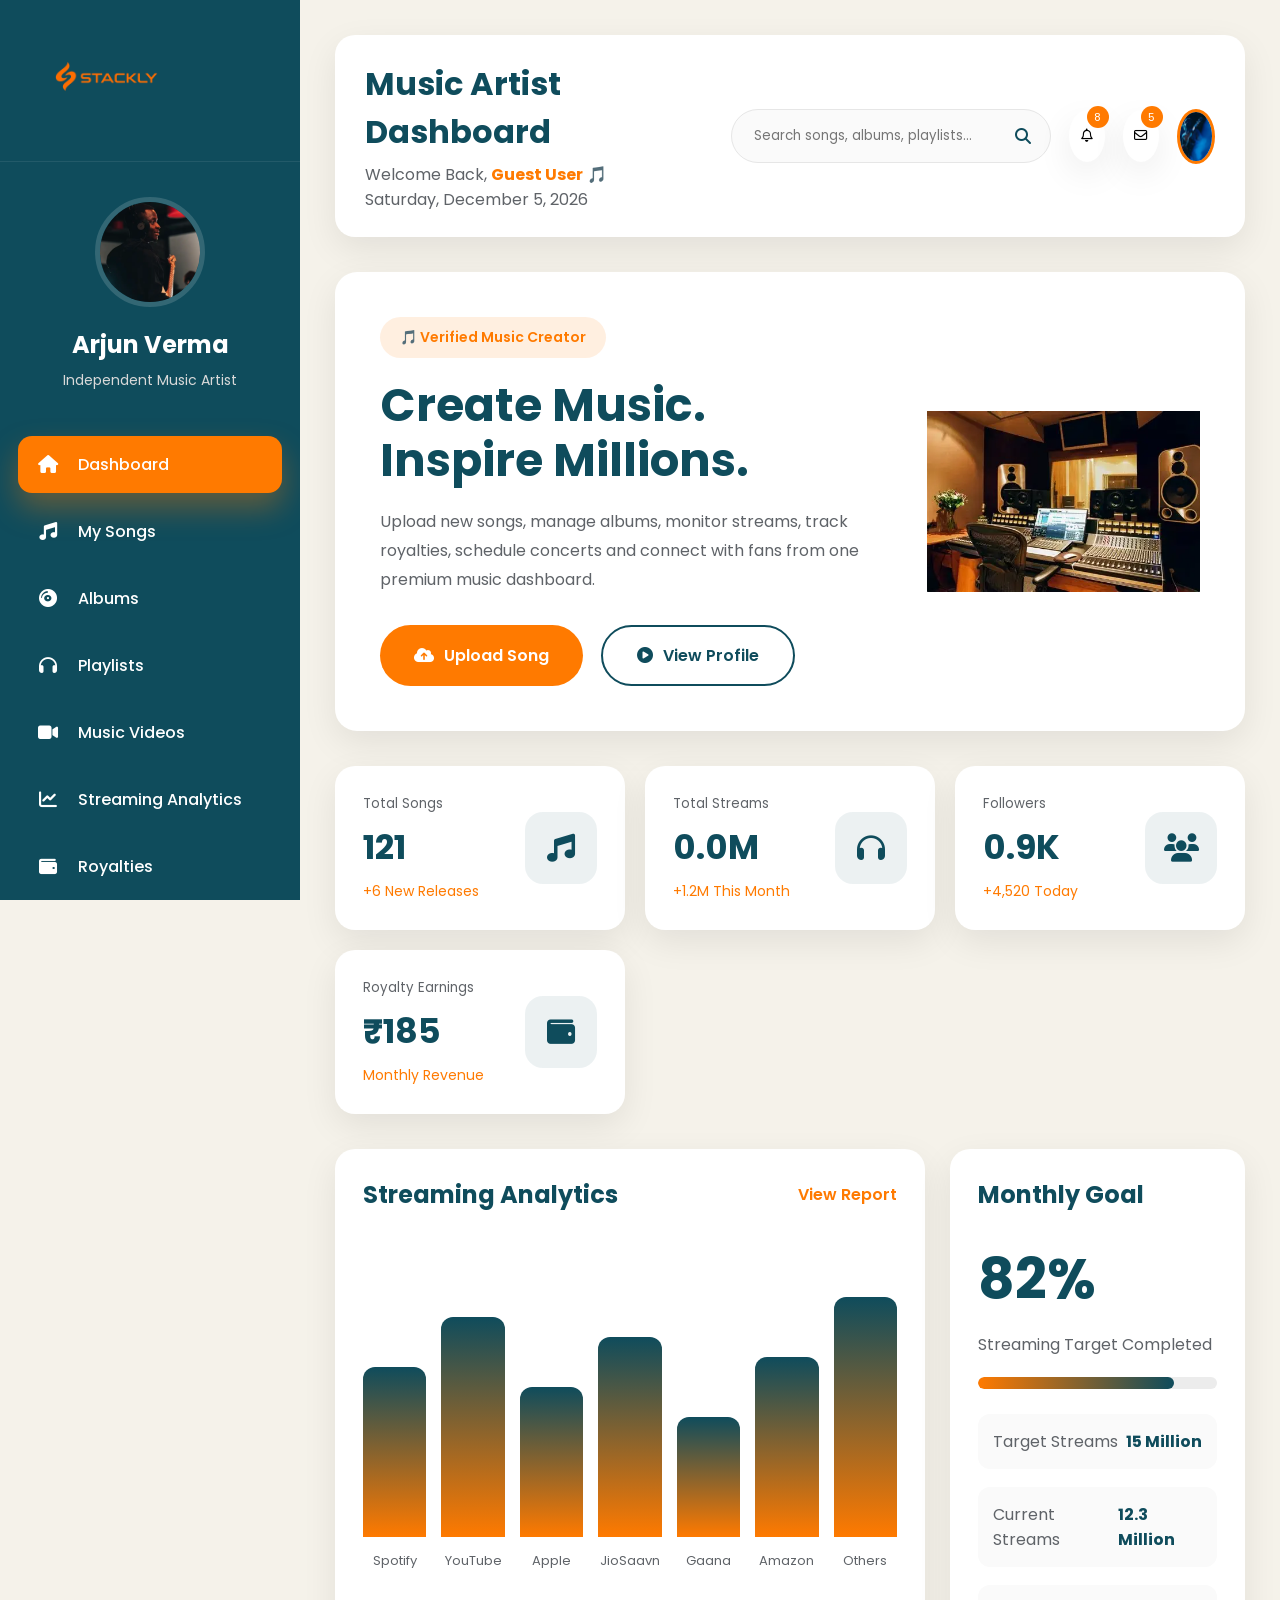
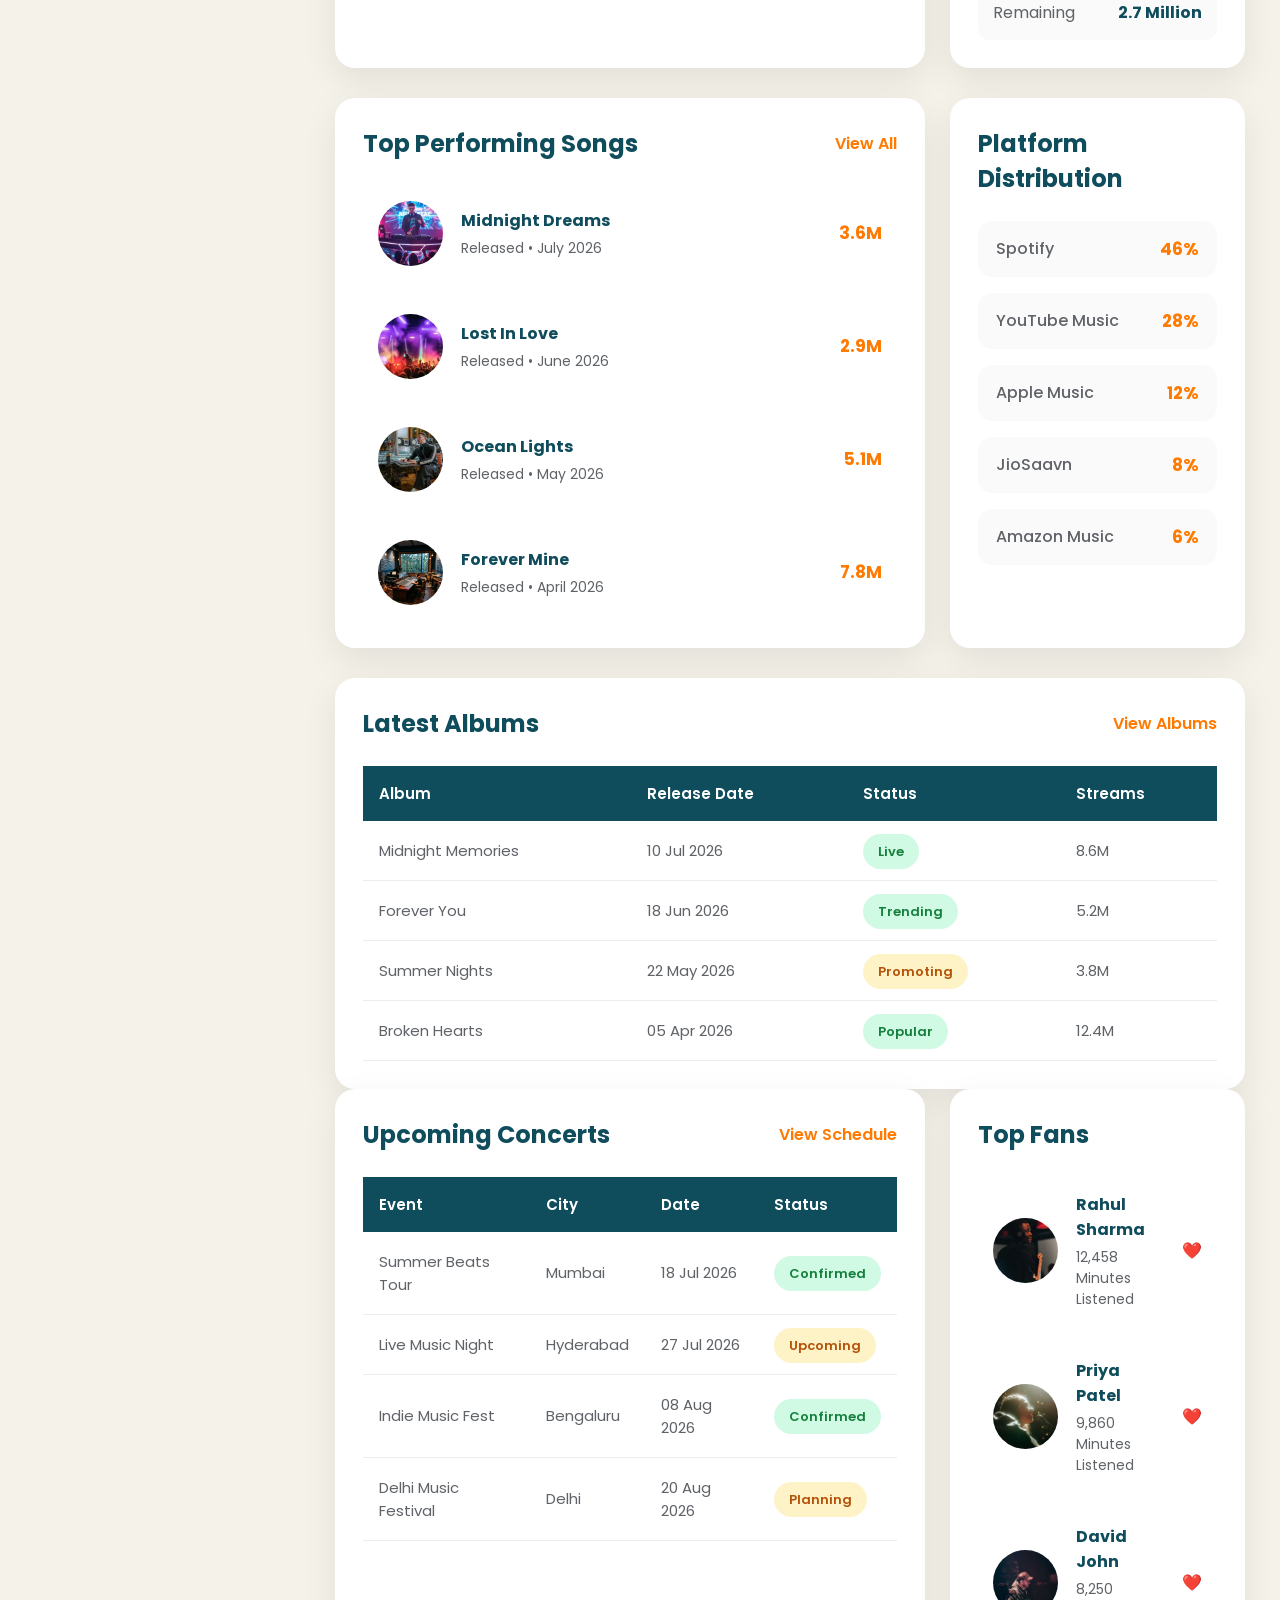
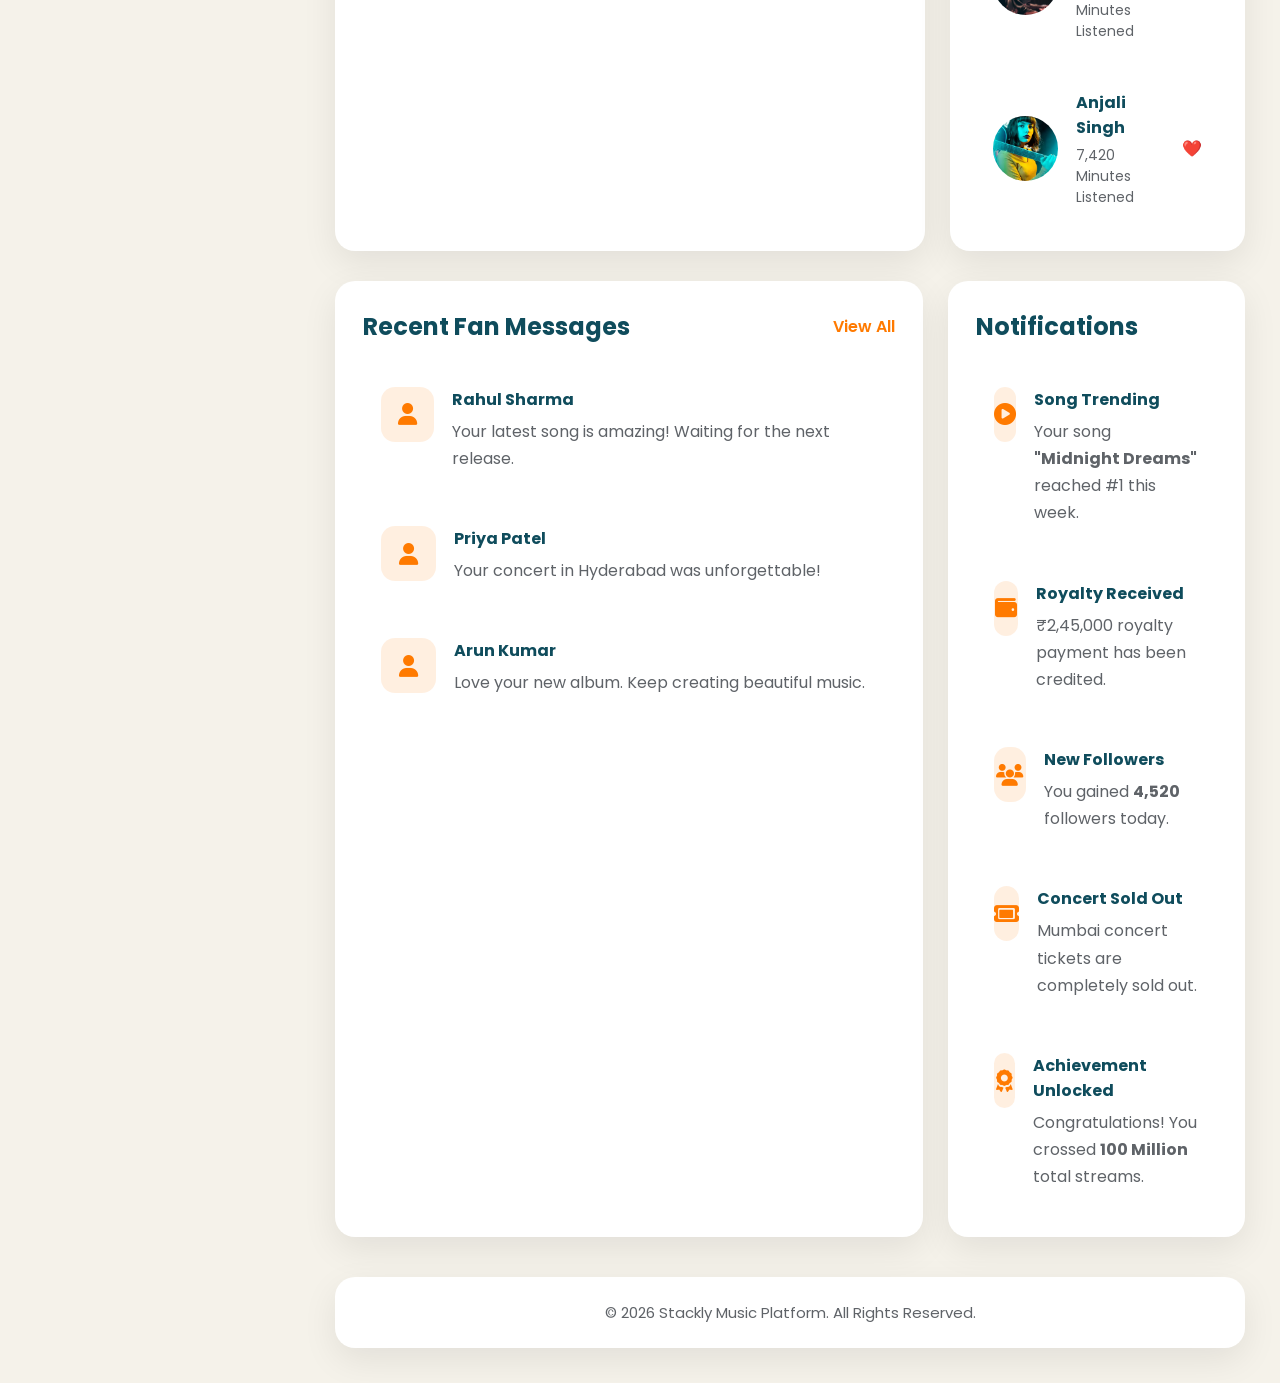
==== artist-dashboard.html @ a1531114 "first commit" ====
<!DOCTYPE html>
<html lang="en">

<head>

<meta charset="UTF-8">
<meta name="viewport" content="width=device-width, initial-scale=1.0">

<title>Music Artist Dashboard | Stackly</title>

<link rel="preconnect" href="https://fonts.googleapis.com">
<link rel="preconnect" href="https://fonts.gstatic.com" crossorigin>

<link href="https://fonts.googleapis.com/css2?family=Poppins:wght@300;400;500;600;700;800&display=swap" rel="stylesheet">

<link rel="stylesheet" href="https://cdnjs.cloudflare.com/ajax/libs/font-awesome/6.7.2/css/all.min.css">

<link rel="stylesheet" href="css/dashboard.css">

</head>

<body>

<div class="dashboard">

<!--======================
Overlay
=======================-->

<div class="sidebar-overlay"></div>

<!--======================
Sidebar
=======================-->

<aside class="sidebar">

<div class="sidebar-top">

<a href="index.html" class="logo">

<img src="images/stackly-orange.webp" alt="Logo">

</a>

<button class="close-sidebar">

<i class="fa-solid fa-xmark"></i>

</button>

</div>

<!-- Artist -->

<div class="artist-profile">

<div class="artist-avatar">

<img src="images/artist2.webp" alt="Artist">

</div>

<h3>Arjun Verma</h3>

<p>Independent Music Artist</p>

</div>

<!-- Menu -->

<ul class="sidebar-menu">

<li class="active">

<a href="artist-dashboard.html">

<i class="fa-solid fa-house"></i>

<span>Dashboard</span>

</a>

</li>

<li>

<a href="404.html">

<i class="fa-solid fa-music"></i>

<span>My Songs</span>

</a>

</li>

<li>

<a href="404.html">

<i class="fa-solid fa-compact-disc"></i>

<span>Albums</span>

</a>

</li>

<li>

<a href="404.html">

<i class="fa-solid fa-headphones"></i>

<span>Playlists</span>

</a>

</li>

<li>

<a href="404.html">

<i class="fa-solid fa-video"></i>

<span>Music Videos</span>

</a>

</li>

<li>

<a href="404.html">

<i class="fa-solid fa-chart-line"></i>

<span>Streaming Analytics</span>

</a>

</li>

<li>

<a href="404.html">

<i class="fa-solid fa-wallet"></i>

<span>Royalties</span>

</a>

</li>

<li>

<a href="404.html">

<i class="fa-solid fa-users"></i>

<span>Fans</span>

</a>

</li>

<li>

<a href="404.html">

<i class="fa-solid fa-calendar-days"></i>

<span>Concerts</span>

</a>

</li>

<li>

<a href="404.html">

<i class="fa-solid fa-envelope"></i>

<span>Messages</span>

</a>

</li>

<li>

<a href="404.html">

<i class="fa-solid fa-gear"></i>

<span>Settings</span>

</a>

</li>

<li>

<a href="index.html">

<i class="fa-solid fa-right-from-bracket"></i>

<span>Logout</span>

</a>

</li>

</ul>

</aside>

<!--======================
Main Content
=======================-->

<main class="main-content">

<!--======================
Header
=======================-->

<header class="topbar">

<div class="top-left">

<button class="menu-toggle">

<i class="fa-solid fa-bars"></i>

</button>

<div>

<h1>Music Artist Dashboard</h1>
<p>
Welcome Back,
<strong id="userEmail">
guest@gmail.com
</strong>
🎵
<br>
<span id="currentDate"></span>
</p>

</div>

</div>

<div class="top-right">

<div class="search-box">

<input type="search" placeholder="Search songs, albums, playlists...">

<i class="fa-solid fa-magnifying-glass"></i>

</div>

<button class="icon-btn">

<i class="fa-regular fa-bell"></i>

<span>8</span>

</button>

<button class="icon-btn">

<i class="fa-regular fa-envelope"></i>

<span>5</span>

</button>

<div class="profile">

<img src="images/artist4.webp" alt="Profile">

</div>

</div>

</header>

<!--======================
Hero
=======================-->

<section class="hero">

<div class="hero-left">

<span class="tag">

🎵 Verified Music Creator

</span>

<h2>

Create Music.<br>

Inspire Millions.

</h2>

<p>

Upload new songs, manage albums, monitor streams,
track royalties, schedule concerts and connect
with fans from one premium music dashboard.

</p>

<div class="hero-buttons">

<a href="404.html" class="btn-primary">

<i class="fa-solid fa-cloud-arrow-up"></i>

Upload Song

</a>

<a href="404.html" class="btn-outline">

<i class="fa-solid fa-circle-play"></i>

View Profile

</a>

</div>

</div>

<div class="hero-right">

<img src="images/vocal-studio (1).webp" alt="Music Dashboard">

</div>

</section>

<!--======================
Statistics
=======================-->

<section class="stats">

<div class="stat-card">

<div>

<small>Total Songs</small>

<h3>148</h3>

<p>+6 New Releases</p>

</div>

<i class="fa-solid fa-music"></i>

</div>

<div class="stat-card">

<div>

<small>Total Streams</small>

<h3>12.8M</h3>

<p>+1.2M This Month</p>

</div>

<i class="fa-solid fa-headphones"></i>

</div>

<div class="stat-card">

<div>

<small>Followers</small>

<h3>865K</h3>

<p>+4,520 Today</p>

</div>

<i class="fa-solid fa-users"></i>

</div>

<div class="stat-card">

<div>

<small>Royalty Earnings</small>

<h3>₹18.5L</h3>

<p>Monthly Revenue</p>

</div>

<i class="fa-solid fa-wallet"></i>

</div>

</section>

<!-- Continue From Dashboard Grid -->
 <!--====================================
        DASHBOARD GRID
=====================================-->

<section class="dashboard-grid">

    <!-- Streaming Analytics -->

    <div class="dashboard-card chart-card">

        <div class="card-header">

            <h3>Streaming Analytics</h3>

            <a href="404.html">View Report</a>

        </div>

        <div class="chart-bars">

            <div class="bar" style="height:170px;">
                <span>Spotify</span>
            </div>

            <div class="bar" style="height:220px;">
                <span>YouTube</span>
            </div>

            <div class="bar" style="height:150px;">
                <span>Apple</span>
            </div>

            <div class="bar" style="height:200px;">
                <span>JioSaavn</span>
            </div>

            <div class="bar" style="height:120px;">
                <span>Gaana</span>
            </div>

            <div class="bar" style="height:180px;">
                <span>Amazon</span>
            </div>

            <div class="bar" style="height:240px;">
                <span>Others</span>
            </div>

        </div>

    </div>

    <!-- Monthly Goal -->

    <div class="dashboard-card">

        <div class="card-header">

            <h3>Monthly Goal</h3>

        </div>

        <div class="goal-box">

            <h2>82%</h2>

            <p>Streaming Target Completed</p>

            <div class="progress">

                <div class="progress-fill" style="width:82%;"></div>

            </div>

            <ul class="goal-list">

                <li>

                    <span>Target Streams</span>

                    <strong>15 Million</strong>

                </li>

                <li>

                    <span>Current Streams</span>

                    <strong>12.3 Million</strong>

                </li>

                <li>

                    <span>Remaining</span>

                    <strong>2.7 Million</strong>

                </li>

            </ul>

        </div>

    </div>

</section>

<!--====================================
        TOP SONGS
=====================================-->

<section class="dashboard-grid">

    <div class="dashboard-card">

        <div class="card-header">

            <h3>Top Performing Songs</h3>

            <a href="404.html">View All</a>

        </div>

        <div class="recent-list">

            <div class="recent-item">

                <img src="images/music5.webp" alt="Song">

                <div>

                    <h4>Midnight Dreams</h4>

                    <p>Released • July 2026</p>

                </div>

                <strong>3.6M</strong>

            </div>

            <div class="recent-item">

                <img src="images/music1.webp" alt="Song">

                <div>

                    <h4>Lost In Love</h4>

                    <p>Released • June 2026</p>

                </div>

                <strong>2.9M</strong>

            </div>

            <div class="recent-item">

                <img src="images/music4.webp" alt="Song">

                <div>

                    <h4>Ocean Lights</h4>

                    <p>Released • May 2026</p>

                </div>

                <strong>5.1M</strong>

            </div>

            <div class="recent-item">

                <img src="images/music6.webp" alt="Song">

                <div>

                    <h4>Forever Mine</h4>

                    <p>Released • April 2026</p>

                </div>

                <strong>7.8M</strong>

            </div>

        </div>

    </div>

    <!-- Platform Distribution -->

    <div class="dashboard-card">

        <div class="card-header">

            <h3>Platform Distribution</h3>

        </div>

        <div class="platform-list">

            <div class="platform-item">

                <span>Spotify</span>

                <strong>46%</strong>

            </div>

            <div class="platform-item">

                <span>YouTube Music</span>

                <strong>28%</strong>

            </div>

            <div class="platform-item">

                <span>Apple Music</span>

                <strong>12%</strong>

            </div>

            <div class="platform-item">

                <span>JioSaavn</span>

                <strong>8%</strong>

            </div>

            <div class="platform-item">

                <span>Amazon Music</span>

                <strong>6%</strong>

            </div>

        </div>

    </div>

</section>

<!--====================================
        LATEST ALBUMS
=====================================-->

<section class="dashboard-card">

    <div class="card-header">

        <h3>Latest Albums</h3>

        <a href="404.html">View Albums</a>

    </div>

    <table class="orders-table">

        <thead>

            <tr>

                <th>Album</th>

                <th>Release Date</th>

                <th>Status</th>

                <th>Streams</th>

            </tr>

        </thead>

        <tbody>

            <tr>

                <td>Midnight Memories</td>

                <td>10 Jul 2026</td>

                <td><span class="success">Live</span></td>

                <td>8.6M</td>

            </tr>

            <tr>

                <td>Forever You</td>

                <td>18 Jun 2026</td>

                <td><span class="success">Trending</span></td>

                <td>5.2M</td>

            </tr>

            <tr>

                <td>Summer Nights</td>

                <td>22 May 2026</td>

                <td><span class="pending">Promoting</span></td>

                <td>3.8M</td>

            </tr>

            <tr>

                <td>Broken Hearts</td>

                <td>05 Apr 2026</td>

                <td><span class="success">Popular</span></td>

                <td>12.4M</td>

            </tr>

        </tbody>

    </table>

</section>

<!-- Continue with:
1. Upcoming Concerts
2. Fan Messages
3. Notifications
4. Footer
5. Closing body/html tags -->
<!--====================================
        UPCOMING CONCERTS
=====================================-->

<section class="dashboard-grid">

    <div class="dashboard-card">

        <div class="card-header">

            <h3>Upcoming Concerts</h3>

            <a href="404.html">View Schedule</a>

        </div>

        <table class="orders-table">

            <thead>

                <tr>

                    <th>Event</th>
                    <th>City</th>
                    <th>Date</th>
                    <th>Status</th>

                </tr>

            </thead>

            <tbody>

                <tr>

                    <td>Summer Beats Tour</td>
                    <td>Mumbai</td>
                    <td>18 Jul 2026</td>
                    <td><span class="success">Confirmed</span></td>

                </tr>

                <tr>

                    <td>Live Music Night</td>
                    <td>Hyderabad</td>
                    <td>27 Jul 2026</td>
                    <td><span class="pending">Upcoming</span></td>

                </tr>

                <tr>

                    <td>Indie Music Fest</td>
                    <td>Bengaluru</td>
                    <td>08 Aug 2026</td>
                    <td><span class="success">Confirmed</span></td>

                </tr>

                <tr>

                    <td>Delhi Music Festival</td>
                    <td>Delhi</td>
                    <td>20 Aug 2026</td>
                    <td><span class="pending">Planning</span></td>

                </tr>

            </tbody>

        </table>

    </div>

    <!--=========================
            TOP FANS
    ==========================-->

    <div class="dashboard-card">

        <div class="card-header">

            <h3>Top Fans</h3>

        </div>

        <div class="recent-list">

            <div class="recent-item">

                <img src="images/artist2.webp" alt="">

                <div>

                    <h4>Rahul Sharma</h4>

                    <p>12,458 Minutes Listened</p>

                </div>

                ❤️

            </div>

            <div class="recent-item">

                <img src="images/artist3.webp" alt="">

                <div>

                    <h4>Priya Patel</h4>

                    <p>9,860 Minutes Listened</p>

                </div>

                ❤️

            </div>

            <div class="recent-item">

                <img src="images/artist5.webp" alt="">

                <div>

                    <h4>David John</h4>

                    <p>8,250 Minutes Listened</p>

                </div>

                ❤️

            </div>

            <div class="recent-item">

                <img src="images/artist6 (1).webp" alt="">

                <div>

                    <h4>Anjali Singh</h4>

                    <p>7,420 Minutes Listened</p>

                </div>

                ❤️

            </div>

        </div>

    </div>

</section>

<!--====================================
        RECENT MESSAGES
=====================================-->

<section class="dashboard-grid">

    <div class="dashboard-card">

        <div class="card-header">

            <h3>Recent Fan Messages</h3>

            <a href="404.html">View All</a>

        </div>

        <div class="notification-list">

            <div class="notification">

                <i class="fa-solid fa-user"></i>

                <div>

                    <h4>Rahul Sharma</h4>

                    <p>Your latest song is amazing! Waiting for the next release.</p>

                </div>

            </div>

            <div class="notification">

                <i class="fa-solid fa-user"></i>

                <div>

                    <h4>Priya Patel</h4>

                    <p>Your concert in Hyderabad was unforgettable!</p>

                </div>

            </div>

            <div class="notification">

                <i class="fa-solid fa-user"></i>

                <div>

                    <h4>Arun Kumar</h4>

                    <p>Love your new album. Keep creating beautiful music.</p>

                </div>

            </div>

        </div>

    </div>

    <!--=========================
        NOTIFICATIONS
    ==========================-->

    <div class="dashboard-card">

        <div class="card-header">

            <h3>Notifications</h3>

        </div>

        <div class="notification-list">

            <div class="notification">

                <i class="fa-solid fa-circle-play"></i>

                <div>

                    <h4>Song Trending</h4>

                    <p>Your song <strong>"Midnight Dreams"</strong> reached #1 this week.</p>

                </div>

            </div>

            <div class="notification">

                <i class="fa-solid fa-wallet"></i>

                <div>

                    <h4>Royalty Received</h4>

                    <p>₹2,45,000 royalty payment has been credited.</p>

                </div>

            </div>

            <div class="notification">

                <i class="fa-solid fa-users"></i>

                <div>

                    <h4>New Followers</h4>

                    <p>You gained <strong>4,520</strong> followers today.</p>

                </div>

            </div>

            <div class="notification">

                <i class="fa-solid fa-ticket"></i>

                <div>

                    <h4>Concert Sold Out</h4>

                    <p>Mumbai concert tickets are completely sold out.</p>

                </div>

            </div>

            <div class="notification">

                <i class="fa-solid fa-award"></i>

                <div>

                    <h4>Achievement Unlocked</h4>

                    <p>Congratulations! You crossed <strong>100 Million</strong> total streams.</p>

                </div>

            </div>

        </div>

    </div>

</section>

<!--====================================
        FOOTER
=====================================-->

<footer class="dashboard-footer">

    <p>

        © 2026 Stackly Music Platform. All Rights Reserved.

    </p>

</footer>

</main>

</div>

<script src="js/dashboard.js"></script>

</body>

</html>
---- css/dashboard.css ----
/*=========================================
        GOOGLE FONT
=========================================*/
@import url('https://fonts.googleapis.com/css2?family=Poppins:wght@300;400;500;600;700;800&display=swap');

/*=========================================
        ROOT VARIABLES
=========================================*/
:root{

    --primary:#0F4C5C;
    --secondary:#F5F2EA;
    --accent:#FF7A00;
    --white:#ffffff;
    --dark:#16222a;
    --text:#5f6368;
    --border:#e6e6e6;
    --shadow:0 12px 35px rgba(0,0,0,.08);
    --radius:18px;
    --transition:.35s ease;

}

/*=========================================
        RESET
=========================================*/

*{
    margin:0;
    padding:0;
    box-sizing:border-box;
}

html{
    scroll-behavior:smooth;
}

body{

    font-family:'Poppins',sans-serif;
    background:var(--secondary);
    color:var(--dark);
    overflow-x:hidden;

}

img{

    max-width:100%;
    display:block;

}

a{

    text-decoration:none;

}

ul{

    list-style:none;

}

button,
input{

    border:none;
    outline:none;
    font-family:inherit;

}

/*=========================================
        DASHBOARD
=========================================*/

.dashboard{

    display:flex;
    min-height:100vh;

}

.main-content{

    width:calc(100% - 300px);
    margin-left:300px;
    padding:35px;

}

/*=========================================
        SIDEBAR
=========================================*/

.sidebar{

    position:fixed;
    top:0;
    left:0;

    width:300px;
    height:100vh;

    background:var(--primary);

    color:#fff;

    overflow-y:auto;

    z-index:1000;

    transition:.4s;

}

.sidebar::-webkit-scrollbar{

    width:6px;

}

.sidebar::-webkit-scrollbar-thumb{

    background:rgba(255,255,255,.2);

}

/*=========================================
        SIDEBAR TOP
=========================================*/

.sidebar-top{

    display:flex;
    justify-content:space-between;
    align-items:center;

    padding:24px;

    border-bottom:1px solid rgba(255,255,255,.08);

}

.logo img{

    width:170px;

}

.close-sidebar{

    width:45px;
    height:45px;

    display:none;

    justify-content:center;
    align-items:center;

    border-radius:12px;

    background:rgba(255,255,255,.08);

    color:#fff;

    cursor:pointer;

    transition:.3s;

}

.close-sidebar:hover{

    background:var(--accent);

}

/*=========================================
        ARTIST PROFILE
=========================================*/

.artist-profile{

    text-align:center;

    padding:35px 20px;

}

.artist-avatar{

    width:110px;
    height:110px;

    margin:auto;

    border-radius:50%;

    overflow:hidden;

    border:5px solid rgba(255,255,255,.15);

}

.artist-avatar img{

    width:100%;
    height:100%;
    object-fit:cover;

}

.artist-profile h3{

    margin-top:20px;

    font-size:24px;

    font-weight:700;

}

.artist-profile p{

    margin-top:8px;

    color:#d9d9d9;

    font-size:14px;

}

/*=========================================
        SIDEBAR MENU
=========================================*/

.sidebar-menu{

    padding:10px 18px 40px;

}

.sidebar-menu li{

    margin-bottom:10px;

}

.sidebar-menu li a{

    display:flex;

    align-items:center;

    gap:18px;

    padding:16px 18px;

    border-radius:14px;

    color:#fff;

    transition:.35s;

    font-weight:500;

}

.sidebar-menu li a i{

    width:24px;

    text-align:center;

    font-size:18px;

}

.sidebar-menu li:hover a{

    background:rgba(255,255,255,.08);

    transform:translateX(8px);

}

.sidebar-menu li.active a{

    background:var(--accent);

    color:#fff;

    box-shadow:0 15px 30px rgba(255,122,0,.35);

}

/*=========================================
        OVERLAY
=========================================*/

.sidebar-overlay{

    position:fixed;

    inset:0;

    background:rgba(0,0,0,.45);

    opacity:0;

    visibility:hidden;

    transition:.3s;

    z-index:999;

}

.sidebar-overlay.active{

    opacity:1;

    visibility:visible;

}

/*=========================================
        HEADER
=========================================*/

.topbar{

    display:flex;

    justify-content:space-between;

    align-items:center;

    gap:25px;

    background:#fff;

    padding:25px 30px;

    border-radius:20px;

    box-shadow:var(--shadow);

    margin-bottom:35px;

}

.top-left{

    display:flex;

    align-items:center;

    gap:18px;

}

.top-left h1{

    font-size:32px;

    color:var(--primary);

}

.top-left p{

    margin-top:6px;

    color:var(--text);

}

.top-left strong{

    color:var(--accent);

}

/*=========================================
        MOBILE MENU BUTTON
=========================================*/

.menu-toggle{

    width:52px;
    height:52px;

    display:none;

    justify-content:center;
    align-items:center;

    border-radius:12px;

    background:var(--primary);

    color:#fff;

    font-size:22px;

    cursor:pointer;

    transition:.3s;

}

.menu-toggle:hover{

    background:var(--accent);

}

/*=========================================
        HEADER RIGHT
=========================================*/

.top-right{

    display:flex;

    align-items:center;

    gap:18px;

}

.search-box{

    position:relative;

}

.search-box input{

    width:320px;

    height:54px;

    border:1px solid var(--border);

    border-radius:50px;

    padding:0 55px 0 22px;

    background:#fafafa;

}

.search-box i{

    position:absolute;

    top:50%;
    right:20px;

    transform:translateY(-50%);

    color:var(--primary);

}

.icon-btn{

    width:52px;
    height:52px;

    border-radius:50%;

    background:#fff;

    box-shadow:var(--shadow);

    cursor:pointer;

    position:relative;

    transition:.3s;

}

.icon-btn:hover{

    background:var(--accent);

    color:#fff;

}

.icon-btn span{

    position:absolute;

    top:-4px;
    right:-4px;

    width:22px;
    height:22px;

    background:var(--accent);

    color:#fff;

    border-radius:50%;

    font-size:11px;

    display:flex;

    justify-content:center;
    align-items:center;

}

.profile img{

    width:55px;
    height:55px;

    border-radius:50%;

    object-fit:cover;

    border:3px solid var(--accent);

}
/*=========================================
        HERO SECTION
=========================================*/

.hero{

    display:grid;
    grid-template-columns:1.3fr .7fr;
    align-items:center;
    gap:40px;

    background:var(--white);

    padding:45px;

    border-radius:22px;

    box-shadow:var(--shadow);

    margin-bottom:35px;

}

.hero-left .tag{

    display:inline-flex;

    align-items:center;

    gap:10px;

    padding:10px 20px;

    background:rgba(255,122,0,.12);

    color:var(--accent);

    border-radius:50px;

    font-size:14px;

    font-weight:600;

    margin-bottom:20px;

}

.hero-left h2{

    font-size:46px;

    color:var(--primary);

    line-height:1.2;

    margin-bottom:20px;

}

.hero-left p{

    font-size:16px;

    color:var(--text);

    line-height:1.8;

    max-width:600px;

    margin-bottom:30px;

}

.hero-buttons{

    display:flex;

    gap:18px;

    flex-wrap:wrap;

}

.btn-primary{

    display:inline-flex;

    align-items:center;

    gap:10px;

    background:var(--accent);

    color:#fff;

    padding:16px 34px;

    border-radius:50px;

    font-weight:600;

    transition:var(--transition);

}

.btn-primary:hover{

    transform:translateY(-6px);

    box-shadow:0 15px 35px rgba(255,122,0,.35);

}

.btn-outline{

    display:inline-flex;

    align-items:center;

    gap:10px;

    border:2px solid var(--primary);

    color:var(--primary);

    padding:16px 34px;

    border-radius:50px;

    font-weight:600;

    transition:var(--transition);

}

.btn-outline:hover{

    background:var(--primary);

    color:#fff;

}

.hero-right{

    display:flex;

    justify-content:center;

}

.hero-right img{

    width:100%;

    max-width:420px;

    animation:floatImage 4s ease-in-out infinite;

}

@keyframes floatImage{

0%{
transform:translateY(0);
}

50%{
transform:translateY(-18px);
}

100%{
transform:translateY(0);
}

}

/*=========================================
        STATISTICS
=========================================*/

.stats{

    display:grid;

    grid-template-columns:repeat(4,1fr);

    gap:25px;

    margin-bottom:35px;

}

.stat-card{

    background:var(--white);

    border-radius:20px;

    padding:28px;

    display:flex;

    justify-content:space-between;

    align-items:center;

    box-shadow:var(--shadow);

    transition:var(--transition);

}

.stat-card:hover{

    transform:translateY(-10px);

}

.stat-card small{

    display:block;

    color:var(--text);

    margin-bottom:8px;

}

.stat-card h3{

    font-size:34px;

    color:var(--primary);

    margin-bottom:8px;

}

.stat-card p{

    color:var(--accent);

    font-size:14px;

}

.stat-card i{

    width:72px;

    height:72px;

    display:flex;

    justify-content:center;

    align-items:center;

    border-radius:18px;

    background:rgba(15,76,92,.08);

    color:var(--primary);

    font-size:28px;

}

/*=========================================
        DASHBOARD GRID
=========================================*/

.dashboard-grid{

    display:grid;

    grid-template-columns:2fr 1fr;

    gap:25px;

    margin-bottom:30px;

}

.dashboard-card{

    background:var(--white);

    padding:28px;

    border-radius:20px;

    box-shadow:var(--shadow);

    transition:var(--transition);

}

.dashboard-card:hover{

    transform:translateY(-6px);

}

.card-header{

    display:flex;

    justify-content:space-between;

    align-items:center;

    margin-bottom:25px;

}

.card-header h3{

    color:var(--primary);

    font-size:24px;

}

.card-header a{

    color:var(--accent);

    font-weight:600;

}

/*=========================================
        STREAMING GRAPH
=========================================*/

.chart-bars{

    height:300px;

    display:flex;

    justify-content:space-between;

    align-items:flex-end;

    gap:15px;

}

.bar{

    flex:1;

    border-radius:12px 12px 0 0;

    background:linear-gradient(to top,var(--accent),var(--primary));

    position:relative;

    transition:.4s;

}

.bar:hover{

    transform:scaleY(1.08);

}

.bar span{

    position:absolute;

    bottom:-34px;

    left:50%;

    transform:translateX(-50%);

    font-size:13px;

    color:var(--text);

}

/*=========================================
        MONTHLY GOAL
=========================================*/

.goal-box h2{

    font-size:56px;

    color:var(--primary);

    margin-bottom:10px;

}

.goal-box p{

    color:var(--text);

    margin-bottom:20px;

}

.progress{

    width:100%;

    height:12px;

    background:#ececec;

    border-radius:50px;

    overflow:hidden;

    margin-bottom:25px;

}

.progress-fill{

    height:100%;

    background:linear-gradient(90deg,var(--accent),var(--primary));

    border-radius:50px;

}

.goal-list{

    display:flex;

    flex-direction:column;

    gap:18px;

}

.goal-list li{

    display:flex;

    justify-content:space-between;

    color:var(--text);

}

.goal-list strong{

    color:var(--primary);

}

/*=========================================
        TOP SONGS
=========================================*/

.recent-list{

    display:flex;

    flex-direction:column;

    gap:18px;

}

.recent-item{

    display:flex;

    align-items:center;

    gap:15px;

    padding:14px;

    border-radius:14px;

    transition:var(--transition);

}

.recent-item:hover{

    background:#fafafa;

}

.recent-item img{

    width:70px;

    height:70px;

    border-radius:14px;

    object-fit:cover;

}

.recent-item div{

    flex:1;

}

.recent-item h4{

    color:var(--primary);

    margin-bottom:6px;

}

.recent-item p{

    color:var(--text);

    font-size:14px;

}

.recent-item strong{

    color:var(--accent);

    font-size:18px;

}

/*=========================================
        MUSIC PLATFORMS
=========================================*/

.platform-list{

    display:flex;

    flex-direction:column;

    gap:18px;

}

.platform-item{

    display:flex;

    justify-content:space-between;

    align-items:center;

    padding:16px 18px;

    border-radius:14px;

    background:#fafafa;

    transition:var(--transition);

}

.platform-item:hover{

    background:rgba(15,76,92,.08);

}

.platform-item span{

    color:var(--text);

    font-weight:500;

}

.platform-item strong{

    color:var(--accent);

    font-size:18px;

}
/*=========================================
        ALBUMS TABLE
=========================================*/

.orders-table{

    width:100%;

    border-collapse:collapse;

}

.orders-table thead{

    background:var(--primary);

}

.orders-table thead th{

    color:#fff;

    padding:16px 18px;

    text-align:left;

    font-size:15px;

    font-weight:600;

}

.orders-table tbody tr{

    border-bottom:1px solid var(--border);

    transition:var(--transition);

}

.orders-table tbody tr:hover{

    background:#fafafa;

}

.orders-table tbody td{

    padding:18px;

    color:var(--text);

    font-size:15px;

}

.success{

    background:#dcfce7;

    color:#15803d;

    padding:8px 16px;

    border-radius:30px;

    font-size:13px;

    font-weight:600;

}

.pending{

    background:#fef3c7;

    color:#b45309;

    padding:8px 16px;

    border-radius:30px;

    font-size:13px;

    font-weight:600;

}

/*=========================================
        FAN & NOTIFICATIONS
=========================================*/

.notification-list{

    display:flex;

    flex-direction:column;

    gap:18px;

}

.notification{

    display:flex;

    gap:18px;

    align-items:flex-start;

    padding:18px;

    border-radius:16px;

    transition:var(--transition);

}

.notification:hover{

    background:#fafafa;

}

.notification i{

    width:55px;

    height:55px;

    display:flex;

    justify-content:center;

    align-items:center;

    border-radius:14px;

    background:rgba(255,122,0,.12);

    color:var(--accent);

    font-size:22px;

}

.notification h4{

    color:var(--primary);

    margin-bottom:6px;

}

.notification p{

    color:var(--text);

    line-height:1.7;

}

/*=========================================
        FOOTER
=========================================*/

.dashboard-footer{

    margin-top:40px;

    background:#fff;

    padding:24px;

    border-radius:20px;

    text-align:center;

    box-shadow:var(--shadow);

}

.dashboard-footer p{

    color:var(--text);

    font-size:15px;

}

/*=========================================
        HOVER EFFECTS
=========================================*/

.dashboard-card,
.hero,
.stat-card{

    transition:.35s ease;

}

.dashboard-card:hover{

    transform:translateY(-8px);

}

.hero:hover{

    transform:translateY(-5px);

}

.stat-card:hover i{

    background:var(--accent);

    color:#fff;

}

/*=========================================
        MOBILE RESPONSIVE
=========================================*/

@media(max-width:1200px){

.hero{

grid-template-columns:1fr;

text-align:center;

}

.hero-left p{

margin:auto auto 30px;

}

.hero-buttons{

justify-content:center;

}

.hero-right{

margin-top:20px;

}

.stats{

grid-template-columns:repeat(2,1fr);

}

.dashboard-grid{

grid-template-columns:1fr;

}

}

@media(max-width:991px){

.sidebar{

left:-300px;

}

.sidebar.active{

left:0;

}

.close-sidebar{

display:flex;

}

.menu-toggle{

display:flex;

}

.main-content{

margin-left:0;

width:100%;

padding:20px;

}

.topbar{

flex-direction:column;

align-items:flex-start;

}

.top-right{

width:100%;

flex-wrap:wrap;

justify-content:space-between;

}

.search-box{

width:100%;

}

.search-box input{

width:100%;

}

}

@media(max-width:768px){

.stats{

grid-template-columns:1fr;

}

.hero{

padding:30px 20px;

}

.hero-left h2{

font-size:32px;

}

.dashboard-card{

padding:22px;

}

.card-header{

flex-direction:column;

align-items:flex-start;

gap:10px;

}

.orders-table{

display:block;

overflow-x:auto;

white-space:nowrap;

}

.top-left h1{

font-size:24px;

}

}

@media(max-width:576px){

.main-content{

padding:15px;

}

.topbar{

padding:18px;

}

.hero-buttons{

flex-direction:column;

}

.btn-primary,
.btn-outline{

width:100%;

justify-content:center;

}

.profile img{

width:48px;

height:48px;

}

.sidebar{

width:280px;

}

.chart-bars{

height:220px;

}

.bar span{

font-size:11px;

}

}

/*=========================================
        REVEAL ANIMATION
=========================================*/

.hidden{

opacity:0;

transform:translateY(40px);

transition:.7s ease;

}

.show{

opacity:1;

transform:translateY(0);

}

/*=========================================
        ACTIVE ICON BUTTON
=========================================*/

.icon-btn.active{

background:var(--accent);

color:#fff;

}

/*=========================================
        SCROLLBAR
=========================================*/

::-webkit-scrollbar{

width:8px;

}

::-webkit-scrollbar-thumb{

background:var(--primary);

border-radius:20px;

}

::-webkit-scrollbar-track{

background:#ececec;

}

/*=========================================
        TEXT SELECTION
=========================================*/

::selection{

background:var(--accent);

color:#fff;

}

/*=========================================
        END OF MUSIC DASHBOARD CSS
=========================================*/

/*=========================================
        MOBILE FIX
=========================================*/

@media (max-width:768px){

html,
body{
    width:100%;
    overflow-x:hidden;
}

.dashboard{
    overflow-x:hidden;
}

.main-content{
    width:100%;
    margin-left:0;
    padding:15px;
}

/* Header */

.topbar{
    padding:18px;
    flex-direction:column;
    align-items:flex-start;
    gap:20px;
}

.top-left{
    width:100%;
    display:flex;
    align-items:flex-start;
    gap:15px;
}

.top-left div{
    width:100%;
}

.top-left h1{
    font-size:18px;
    line-height:1.4;
    word-break:break-word;
}

/* Email */

#userEmail{
    display:block;
    max-width:100%;
    overflow:hidden;
    text-overflow:ellipsis;
    white-space:nowrap;
    font-size:15px;
}

/* Header Right */

.top-right{
    width:100%;
    display:grid;
    grid-template-columns:1fr;
    gap:15px;
}

/* Search */

.search-box{
    width:100%;
}

.search-box input{
    width:100%;
}

/* Icons */

.icon-btn{
    width:48px;
    height:48px;
}

.top-right{
    justify-items:start;
}

.profile img{
    width:48px;
    height:48px;
}

/* Hero */

.hero{
    grid-template-columns:1fr;
    padding:25px 18px;
    text-align:center;
}

.hero-left h2{
    font-size:34px;
}

.hero-left p{
    font-size:16px;
}

.hero-right img{
    width:85%;
    margin:auto;
}

.hero-buttons{
    flex-direction:column;
}

.btn-primary,
.btn-outline{
    width:100%;
    justify-content:center;
}

/* Cards */

.stats{
    grid-template-columns:1fr;
}

.dashboard-grid{
    grid-template-columns:1fr;
}

.dashboard-card{
    padding:20px;
}

/* Tables */

.orders-table{
    display:block;
    overflow-x:auto;
    white-space:nowrap;
}

/* Images */

img{
    max-width:100%;
}

/* Sidebar */

.sidebar{
    width:280px;
}

/* Prevent overflow */

*{
    max-width:100%;
}

}
/*=========================================
        MOBILE HEADER FIX
=========================================*/

@media (max-width:768px){

.top-right{
    width:100%;
}

.search-box{
    width:100%;
    margin-bottom:18px;
}

.search-box input{
    width:100%;
}

/* Keep notification, message and profile in one row */

.top-right{
    display:flex;
    flex-wrap:wrap;
    align-items:center;
}

.top-right > .search-box{
    flex:0 0 100%;
}

.top-right > .icon-btn,
.top-right > .profile{
    margin-right:18px;
}

.top-right > .profile{
    margin-right:0;
    margin-left:auto;
}

.icon-btn{
    width:50px;
    height:50px;
    flex-shrink:0;
}

.profile img{
    width:50px;
    height:50px;
    object-fit:cover;
    border-radius:50%;
}

}


/*=========================================
        MOBILE TABLE FIX
=========================================*/

@media only screen and (max-width:768px){

.dashboard-card{

    width:100% !important;

    overflow-x:auto !important;

    overflow-y:hidden !important;

    -webkit-overflow-scrolling:touch !important;

}

.orders-table{

    width:100% !important;

    min-width:650px !important;

    border-collapse:collapse !important;

}

.orders-table thead th{

    white-space:nowrap !important;

}

.orders-table tbody td{

    white-space:nowrap !important;

}

}


/*=========================================
        PRODUCER STUDIO OVERVIEW
=========================================*/

.stats{

    display:grid;
    grid-template-columns:repeat(3,1fr);
    gap:20px;

}

.stat-box{

    background:#f8f8f8;
    border-radius:16px;
    padding:25px;
    text-align:center;
    transition:.35s;

}

.stat-box:hover{

    transform:translateY(-8px);
    background:rgba(255,122,0,.08);

}

.stat-box i{

    width:65px;
    height:65px;
    margin:auto;
    display:flex;
    align-items:center;
    justify-content:center;
    border-radius:50%;
    background:var(--accent);
    color:#fff;
    font-size:24px;
    margin-bottom:18px;

}

.stat-box h2{

    color:var(--primary);
    font-size:34px;
    margin-bottom:8px;

}

.stat-box p{

    color:var(--text);
    font-size:15px;

}

/*=========================================
        STUDIO IMAGE
=========================================*/

.dashboard-card img{

    width:100%;
    height:260px;
    object-fit:cover;
    border-radius:16px;

}

/*=========================================
        COLLABORATIONS
=========================================*/

.recent-list{

    display:flex;
    flex-direction:column;
    gap:18px;

}

.recent-item{

    display:flex;
    align-items:center;
    gap:18px;
    padding:15px;
    border-radius:14px;
    transition:.35s;

}

.recent-item:hover{

    background:#fafafa;

}

.recent-item img{

    width:65px;
    height:65px;
    border-radius:50%;
    object-fit:cover;

}

.recent-item div{

    flex:1;

}

.recent-item h4{

    color:var(--primary);
    margin-bottom:5px;

}

.recent-item p{

    color:var(--text);
    font-size:14px;

}

.recent-item strong{

    color:var(--accent);
    font-size:17px;

}

/*=========================================
        EQUIPMENT
=========================================*/

.goal-list{

    display:flex;
    flex-direction:column;
    gap:18px;

}

.goal-list li{

    display:flex;
    justify-content:space-between;
    align-items:center;
    padding:15px;
    background:#fafafa;
    border-radius:12px;

}

.goal-list span{

    color:var(--text);

}

.goal-list strong{

    color:var(--primary);

}

/*=========================================
        PLUGINS
=========================================*/

.platform-list{

    display:flex;
    flex-direction:column;
    gap:16px;

}

.platform-item{

    display:flex;
    justify-content:space-between;
    align-items:center;
    background:#fafafa;
    padding:15px 18px;
    border-radius:14px;
    transition:.35s;

}

.platform-item:hover{

    background:rgba(15,76,92,.08);

}

.platform-item span{

    color:var(--text);

}

.platform-item strong{

    color:var(--accent);
    font-size:17px;

}

/*=========================================
        TIMELINE TABLE
=========================================*/

.orders-table{

    width:100%;
    border-collapse:collapse;

}

.orders-table thead{

    background:var(--primary);

}

.orders-table thead th{

    color:#fff;
    padding:16px;
    text-align:left;

}

.orders-table tbody td{

    padding:18px 16px;
    border-bottom:1px solid #ececec;
    color:var(--text);

}

.orders-table tbody tr{

    transition:.35s;

}

.orders-table tbody tr:hover{

    background:#fafafa;

}

.success{

    background:#d1fae5;
    color:#15803d;
    padding:8px 15px;
    border-radius:25px;
    font-size:13px;
    font-weight:600;

}

.pending{

    background:#fef3c7;
    color:#b45309;
    padding:8px 15px;
    border-radius:25px;
    font-size:13px;
    font-weight:600;

}

/*=========================================
        RESPONSIVE
=========================================*/

@media(max-width:992px){

.stats{

grid-template-columns:1fr;

}

}

@media(max-width:768px){

.stats{

grid-template-columns:1fr;

}

.dashboard-grid{

grid-template-columns:1fr;

}

.stat-box{

padding:20px;

}

.dashboard-card img{

height:220px;

}

.platform-item,
.goal-list li{

font-size:14px;

}

.orders-table{

display:block;
overflow-x:auto;
white-space:nowrap;

}

}
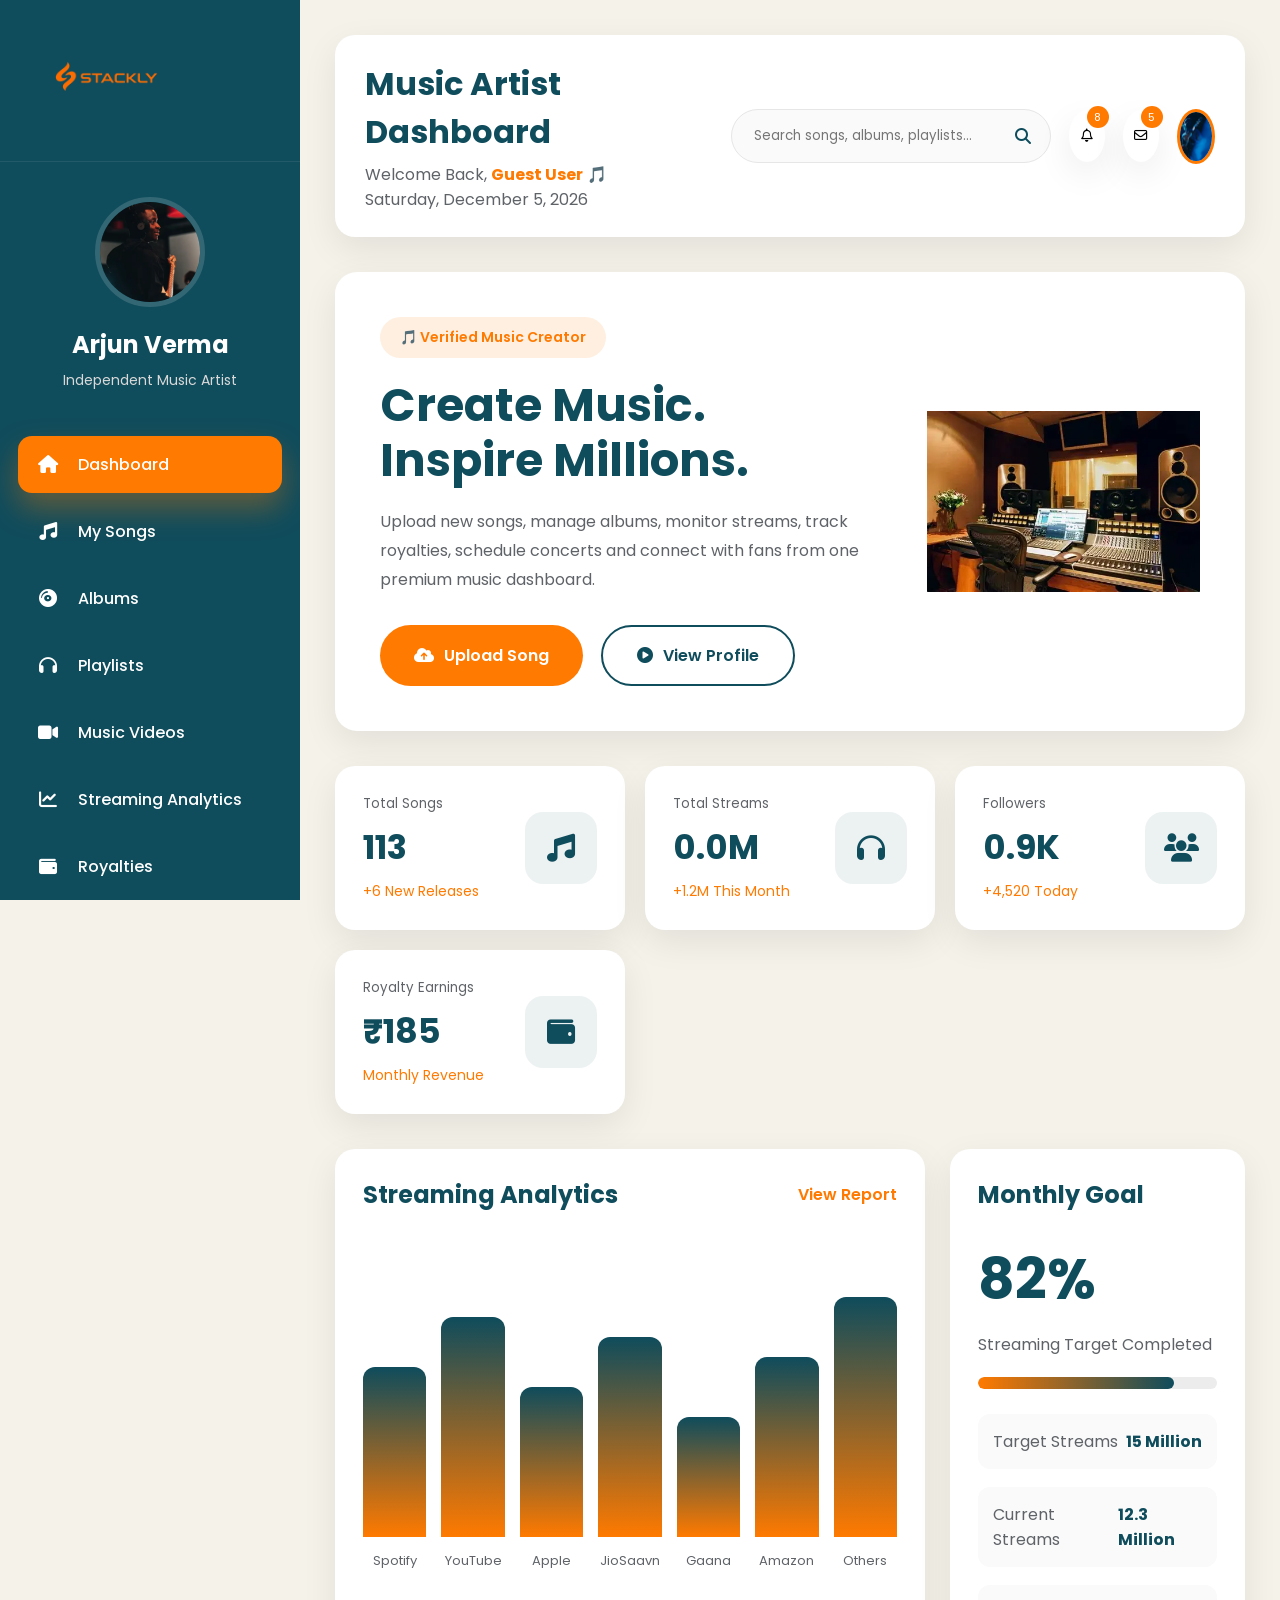
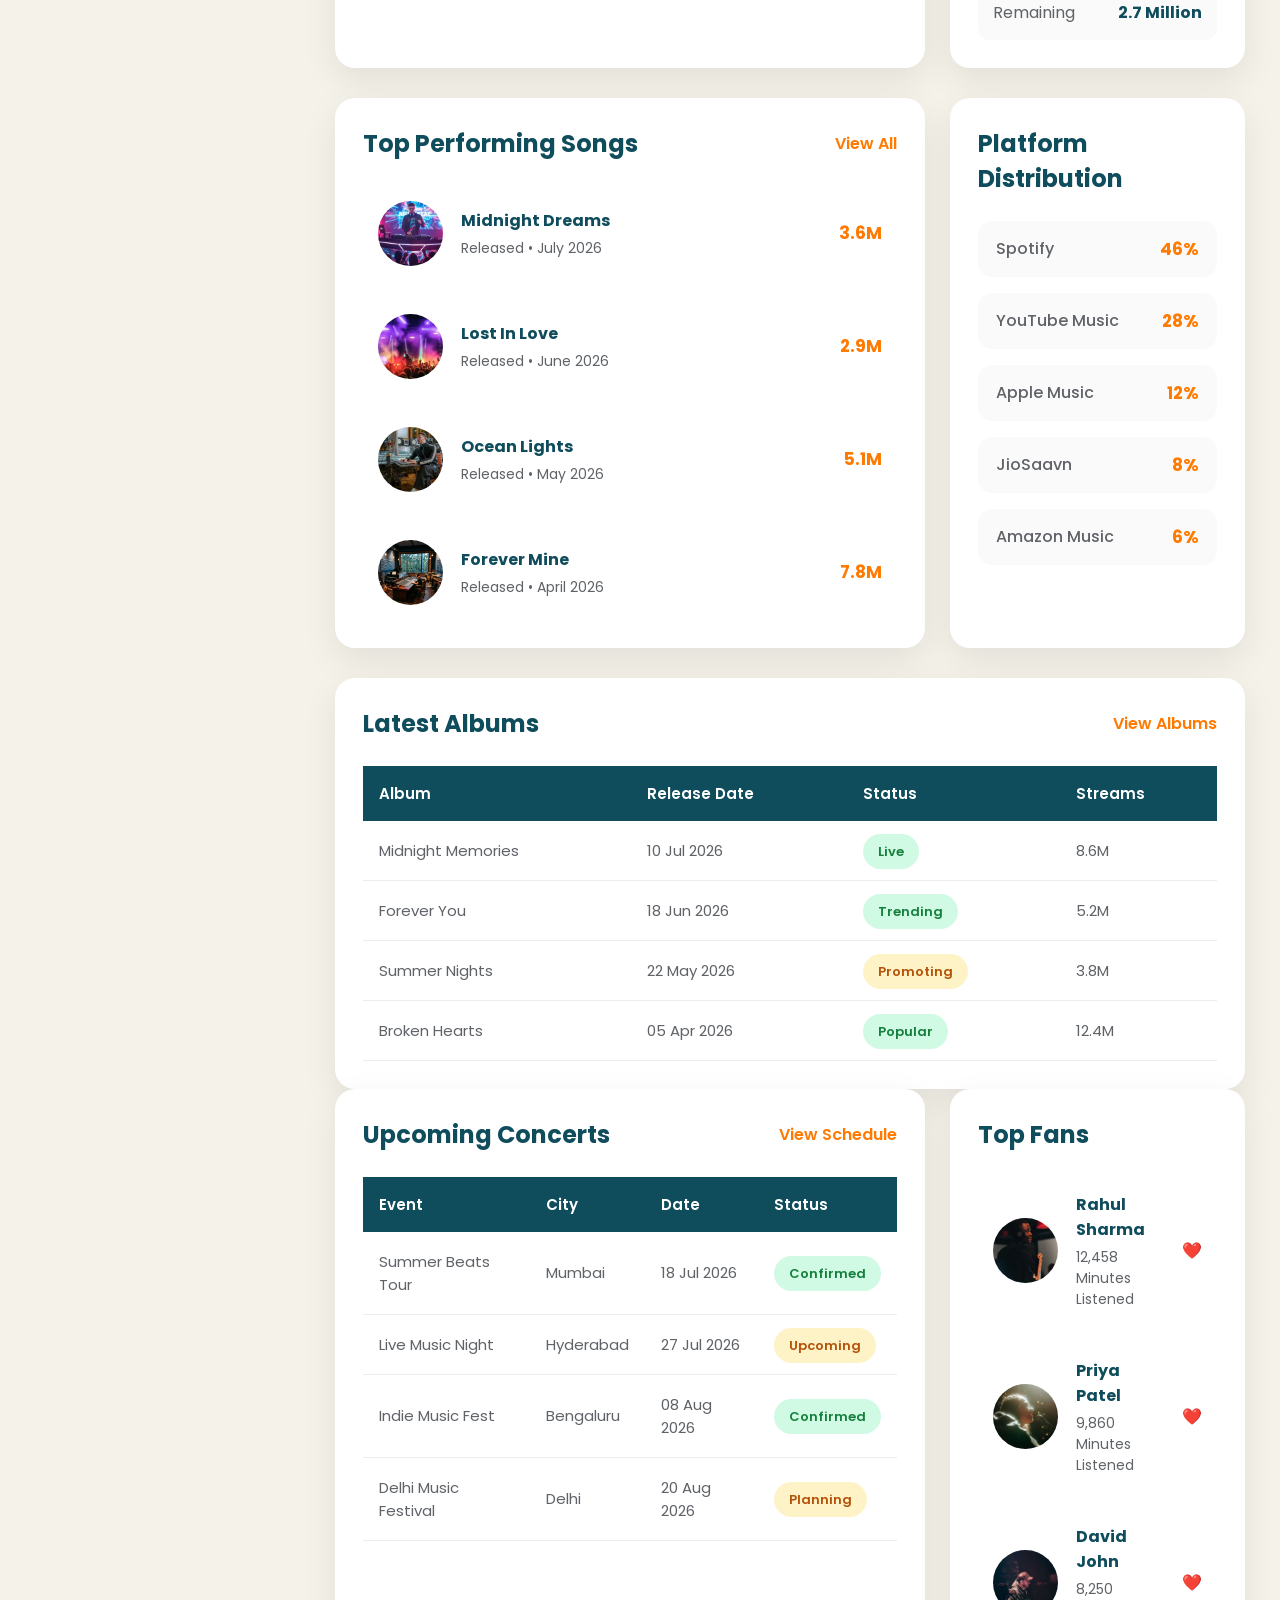
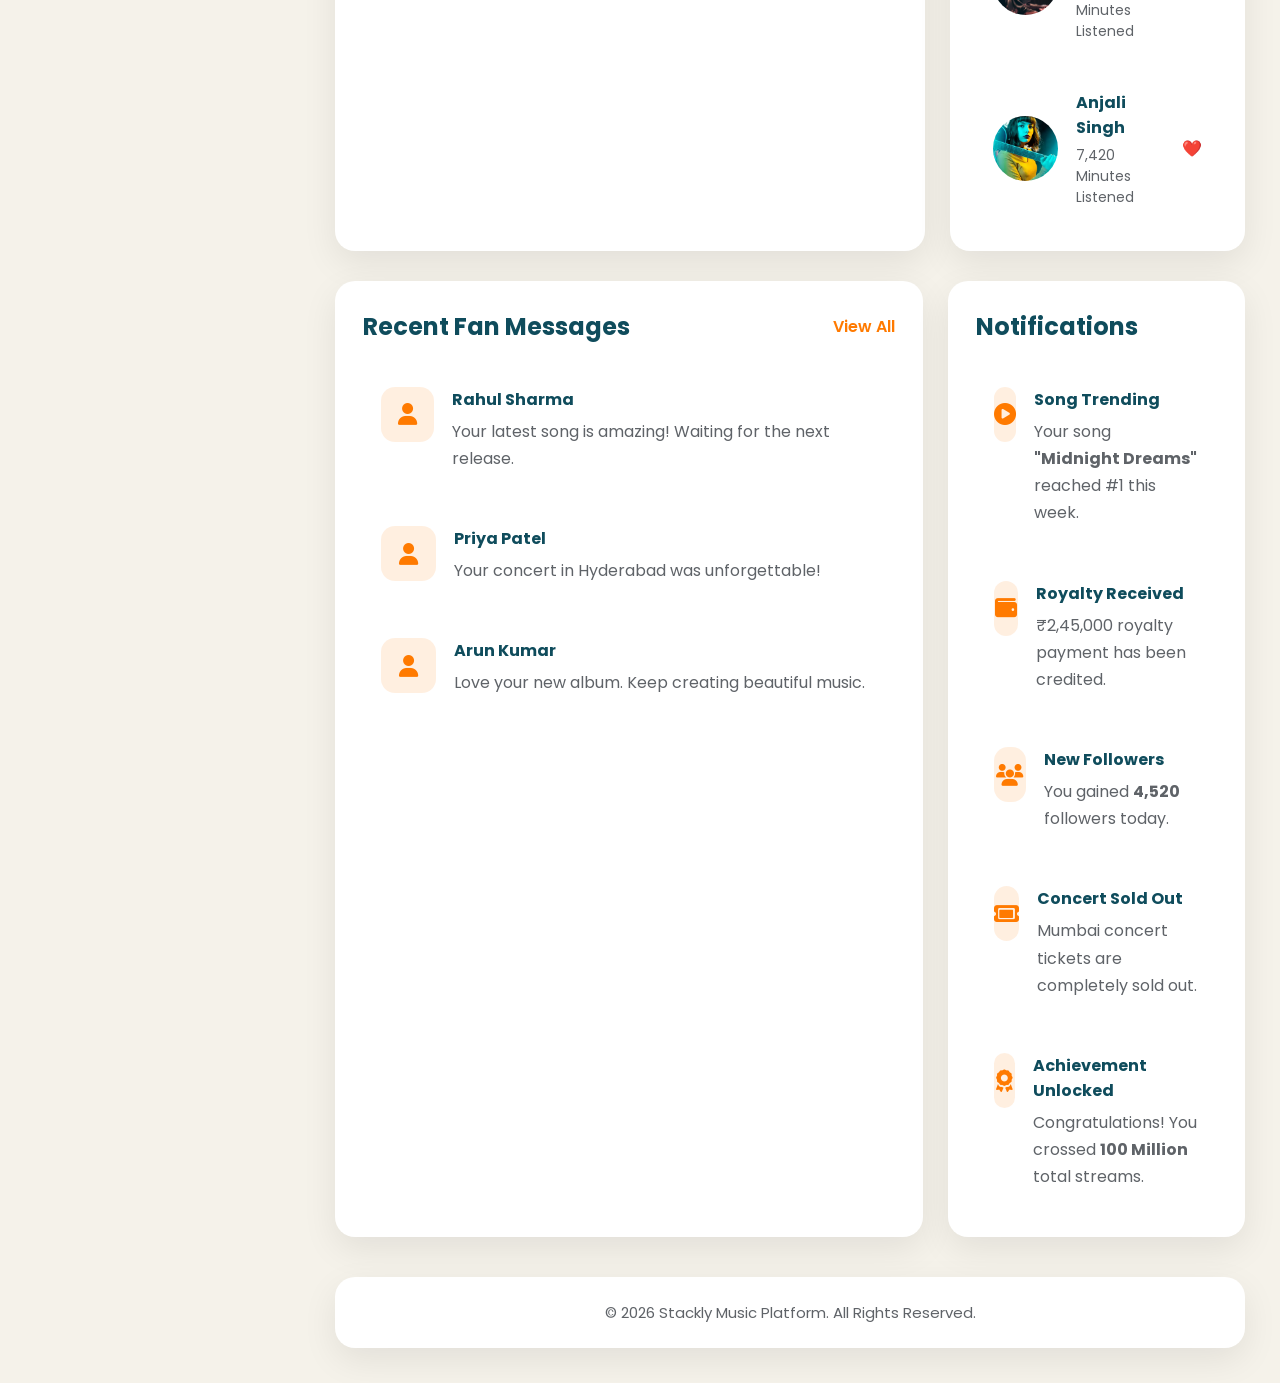
==== commit a25464a0: "first commit" ====
--- a/artist-dashboard.html
+++ b/artist-dashboard.html
@@ -37,7 +37,7 @@
 
 <div class="sidebar-top">
 
-<a href="index.html" class="logo">
+<a href="artist-dashboard.html" class="logo">
 
 <img src="images/stackly-orange.webp" alt="Logo">
 
@@ -268,7 +268,7 @@
 
 <button class="icon-btn">
 
-<i class="fa-regular fa-bell"></i>
+<i class="fa-regular fa-bell" onclick="window.location.href='404.html'"></i>
 
 <span>8</span>
 
@@ -276,7 +276,7 @@
 
 <button class="icon-btn">
 
-<i class="fa-regular fa-envelope"></i>
+<i class="fa-regular fa-envelope"onclick="window.location.href='404.html'"></i>
 
 <span>5</span>
 
--- a/css/dashboard.css
+++ b/css/dashboard.css
@@ -388,10 +388,13 @@
 /*=========================================
         MOBILE MENU BUTTON
 =========================================*/
+/*=====================================
+        MOBILE TOGGLE FIX
+=====================================*/
 
 .menu-toggle{
 
-    width:52px;
+    width:52px !important;
     height:52px;
 
     display:none;
@@ -1510,6 +1513,10 @@
 
 font-size:24px;
 
+}
+.menu-toggle{
+    width:92px;
+    height: 42px;
 }
 
 }
@@ -2249,4 +2256,28 @@
 
 }
 
-}+}
+
+@media(max-width:768px){
+
+.recent-item{
+
+    gap:12px;
+
+}
+
+.recent-item img{
+
+    width:60px;
+
+    height:60px;
+
+    min-width:60px;
+
+    border-radius:50%;
+
+    object-fit:cover;
+
+}
+
+}
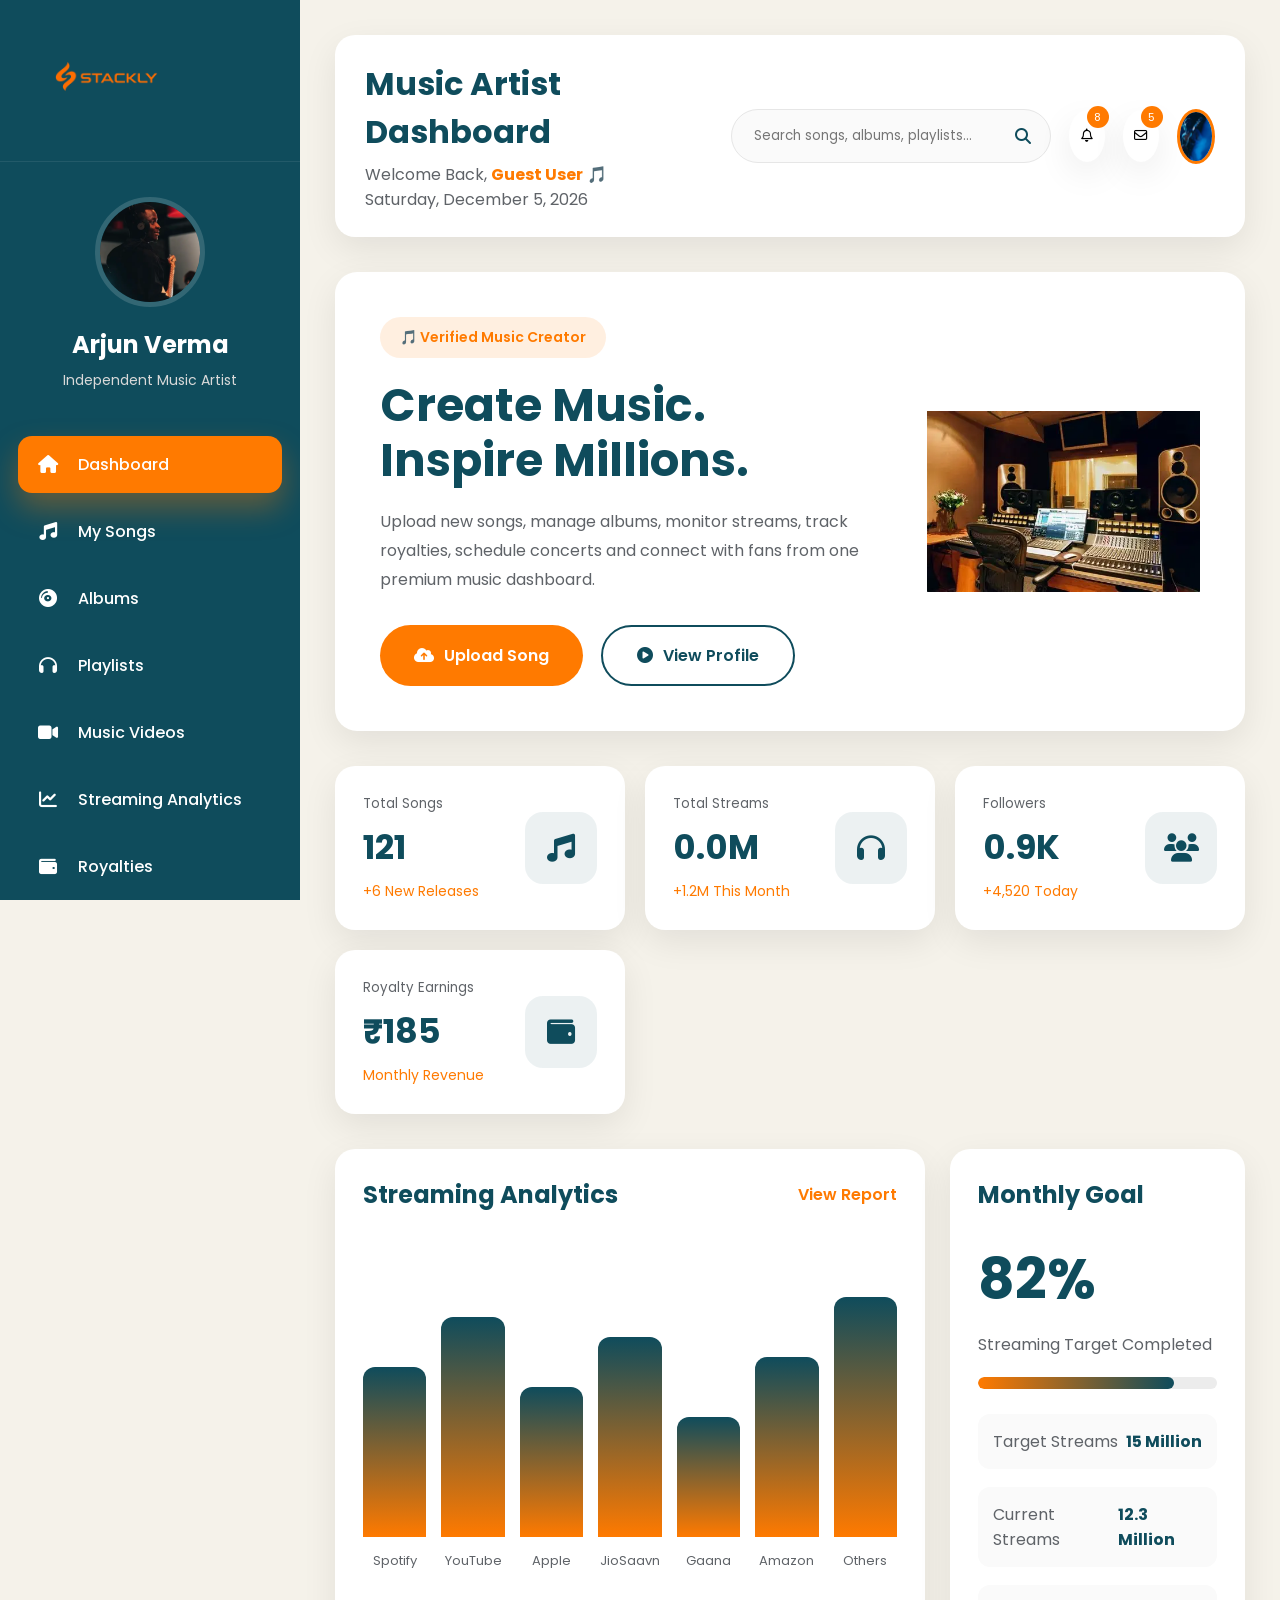
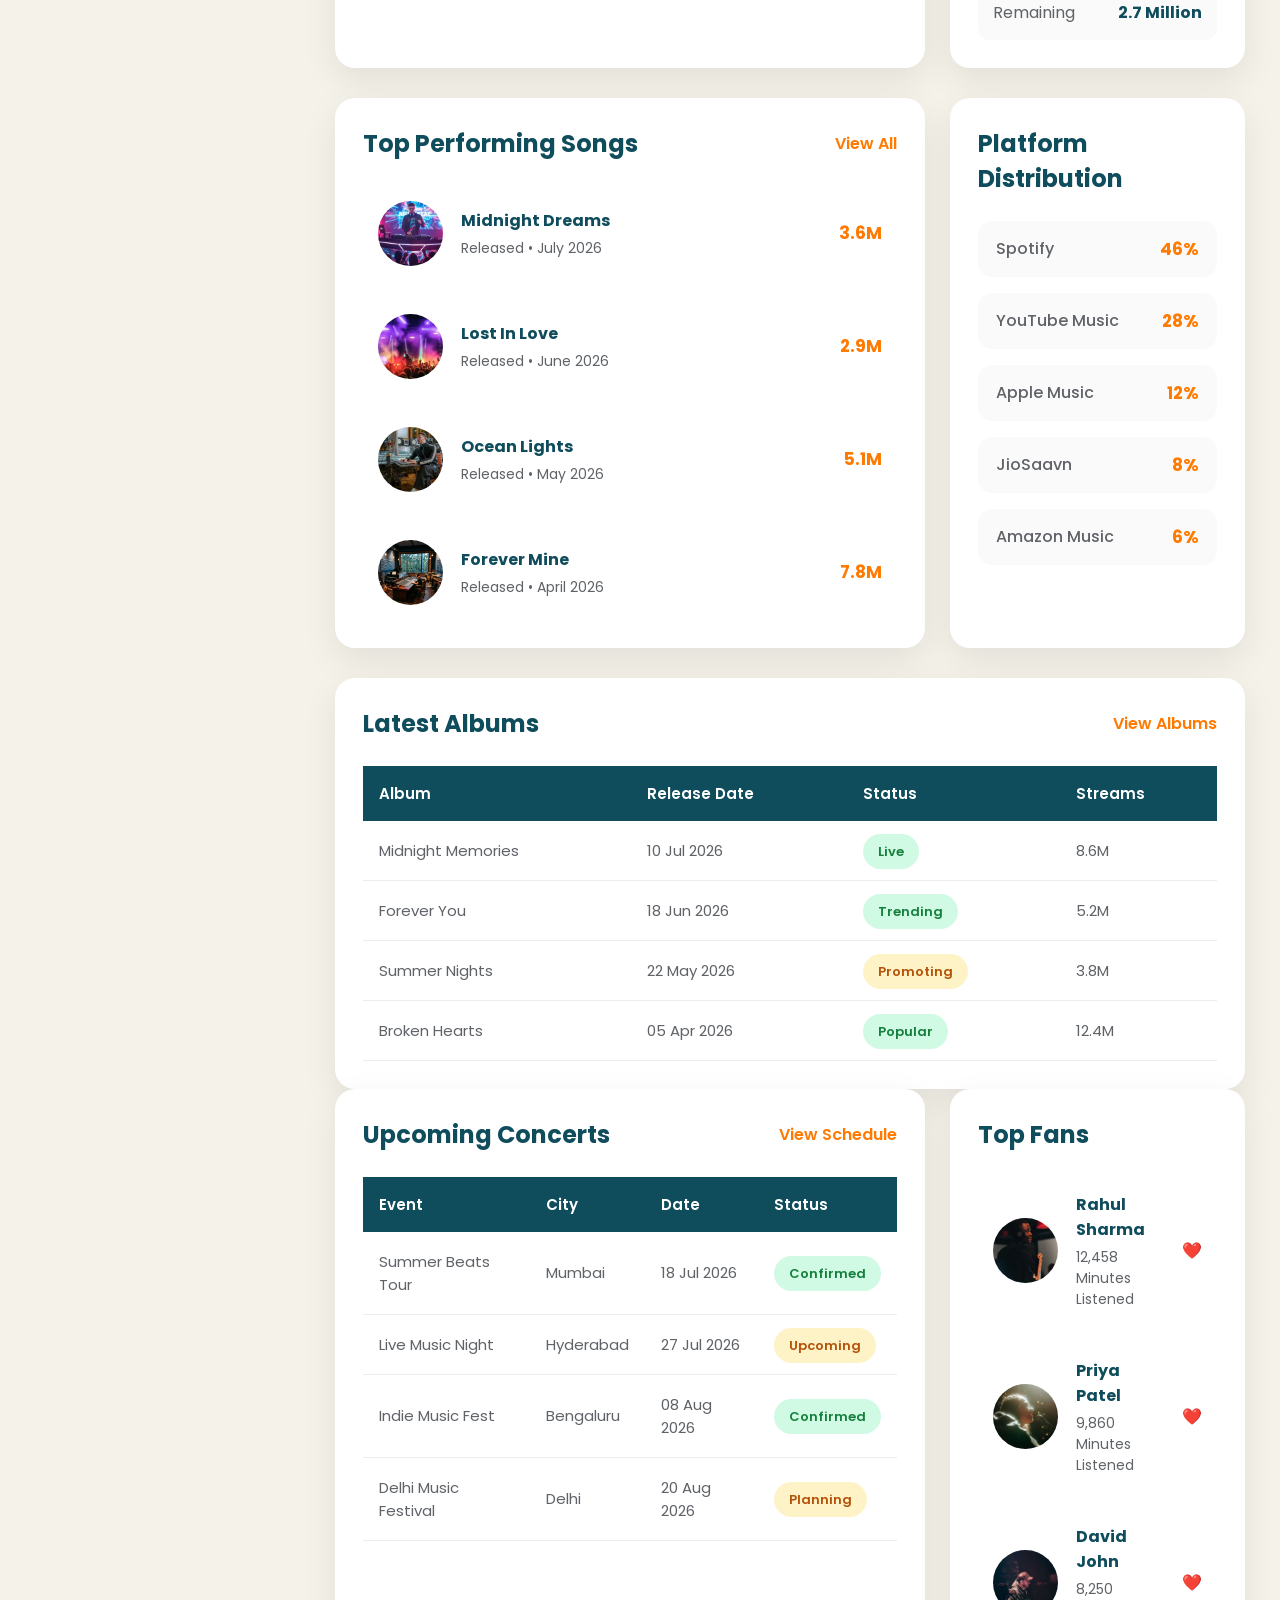
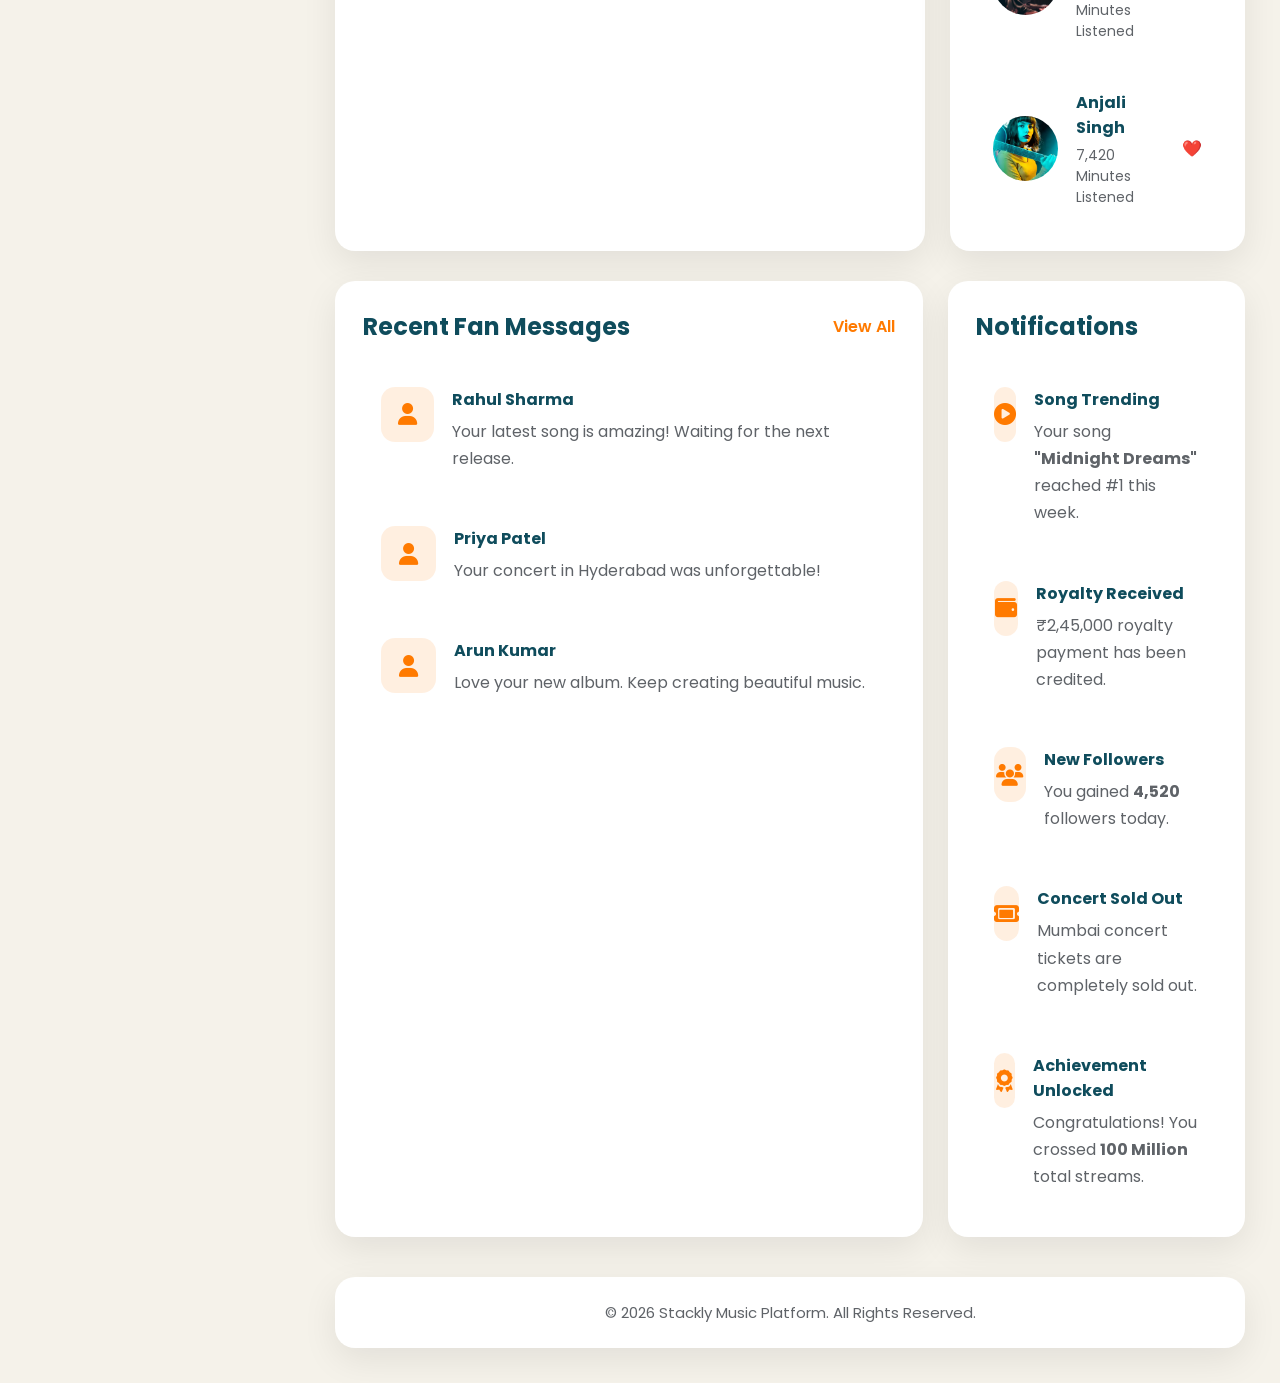
==== commit 1e143457: "Updated website" ====
--- a/artist-dashboard.html
+++ b/artist-dashboard.html
@@ -265,20 +265,19 @@
 <i class="fa-solid fa-magnifying-glass"></i>
 
 </div>
-
-<button class="icon-btn">
-
-<i class="fa-regular fa-bell" onclick="window.location.href='404.html'"></i>
-
-<span>8</span>
+<button class="icon-btn" onclick="window.location.href='404.html'">
+
+    <i class="fa-regular fa-bell"></i>
+
+    <span>8</span>
 
 </button>
 
-<button class="icon-btn">
-
-<i class="fa-regular fa-envelope"onclick="window.location.href='404.html'"></i>
-
-<span>5</span>
+<button class="icon-btn" onclick="window.location.href='404.html'">
+
+    <i class="fa-regular fa-envelope"></i>
+
+    <span>5</span>
 
 </button>
 
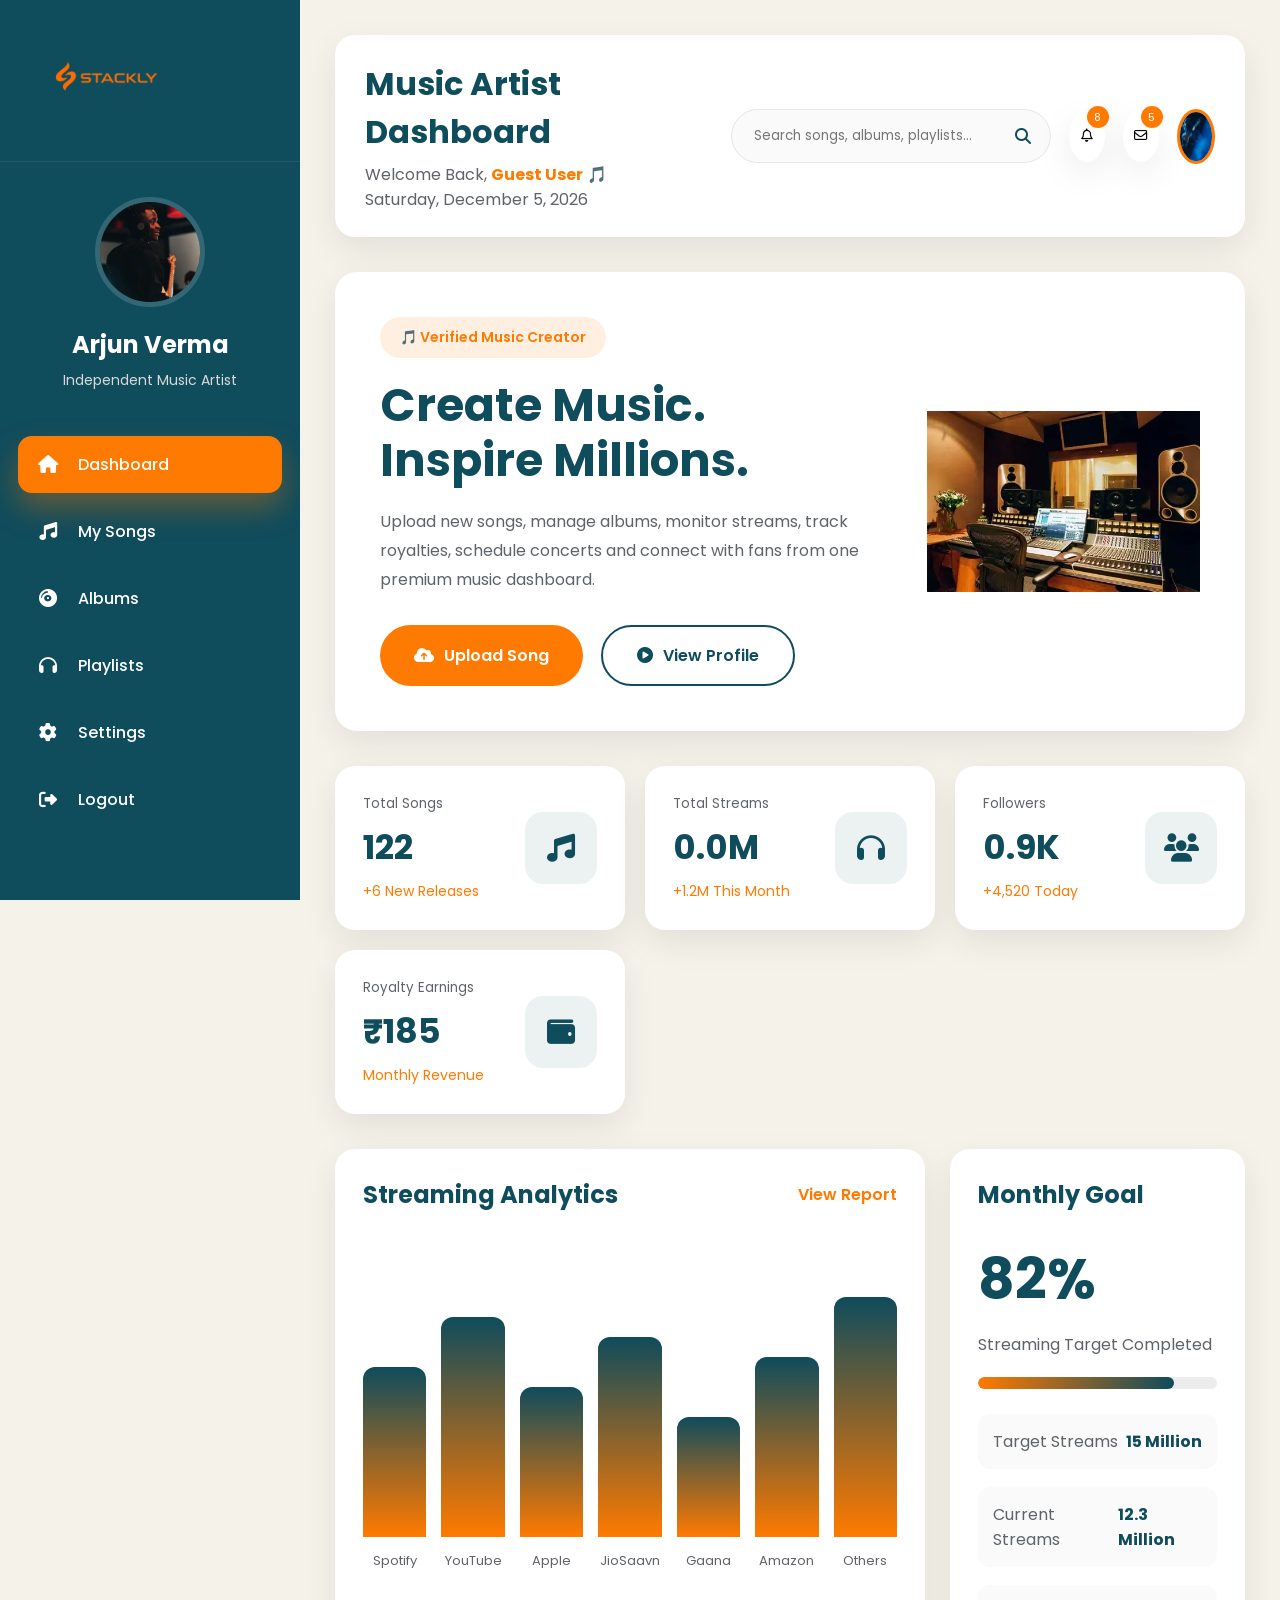
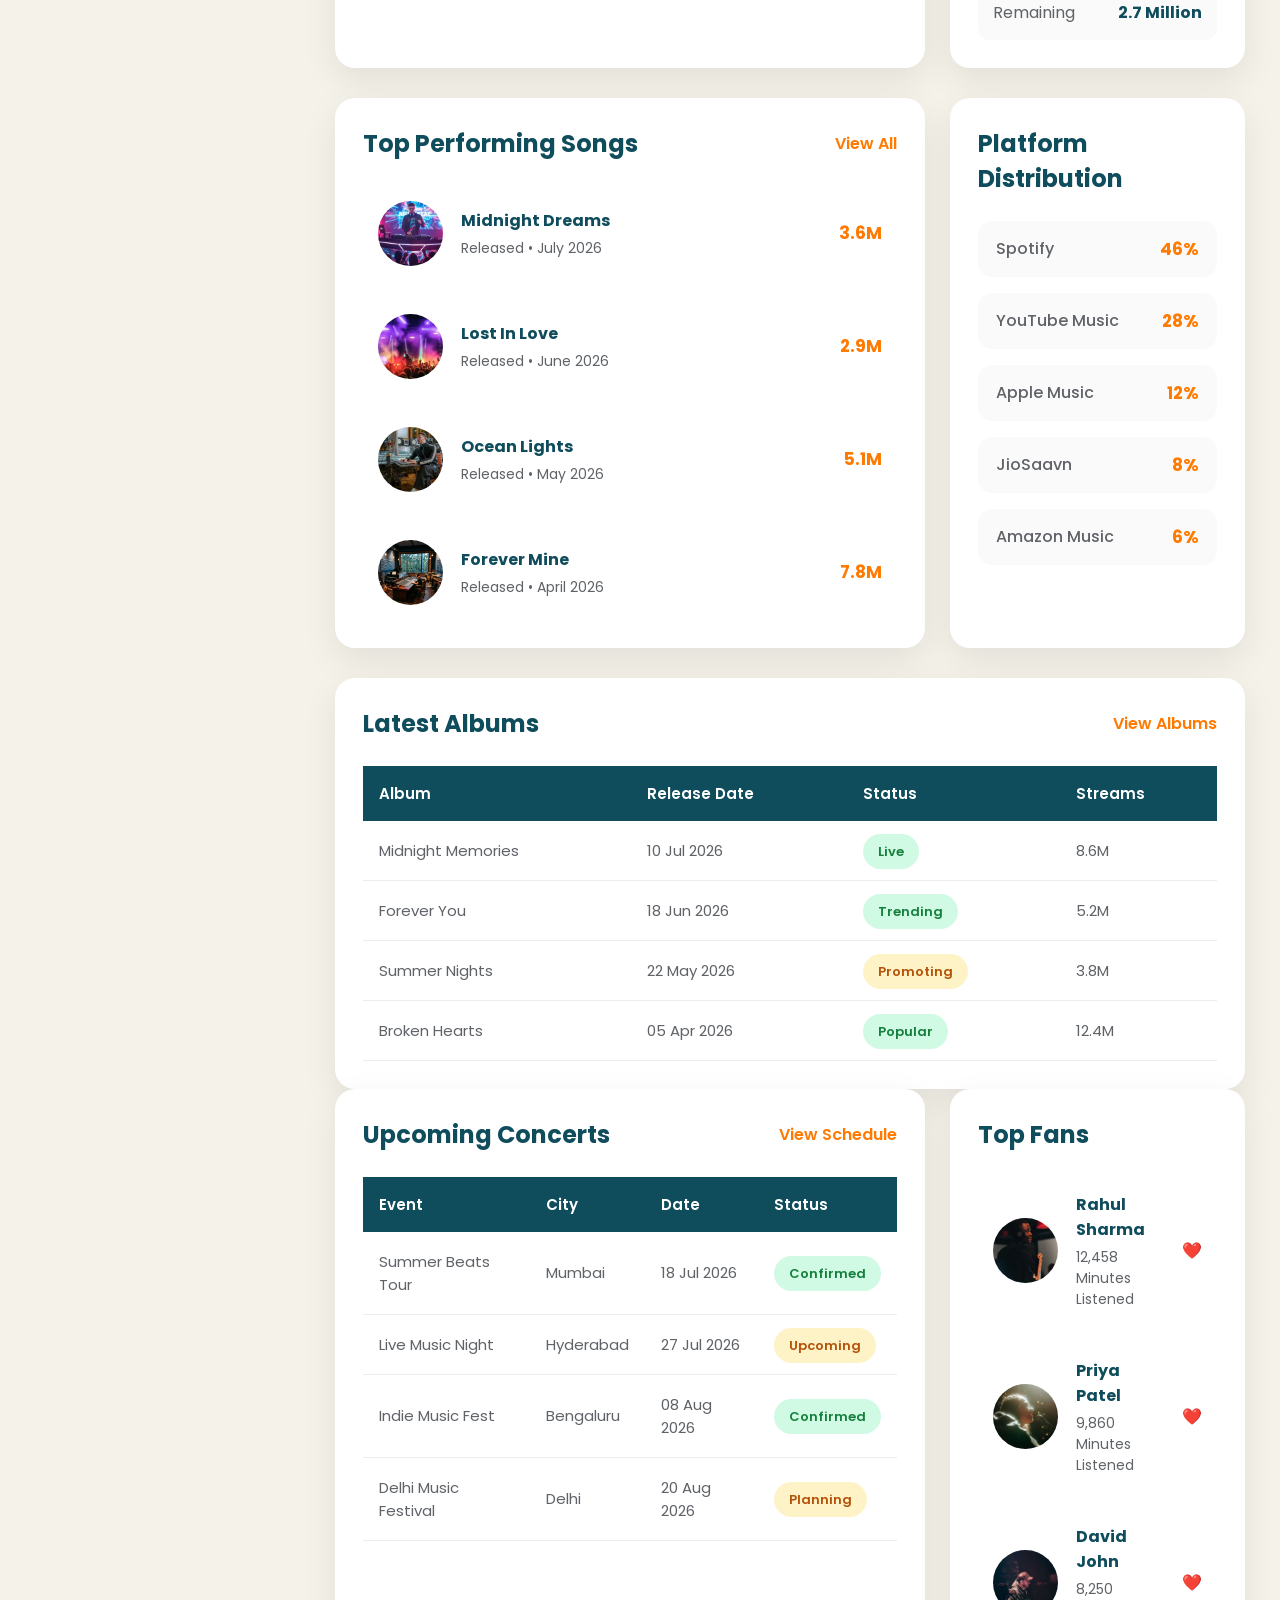
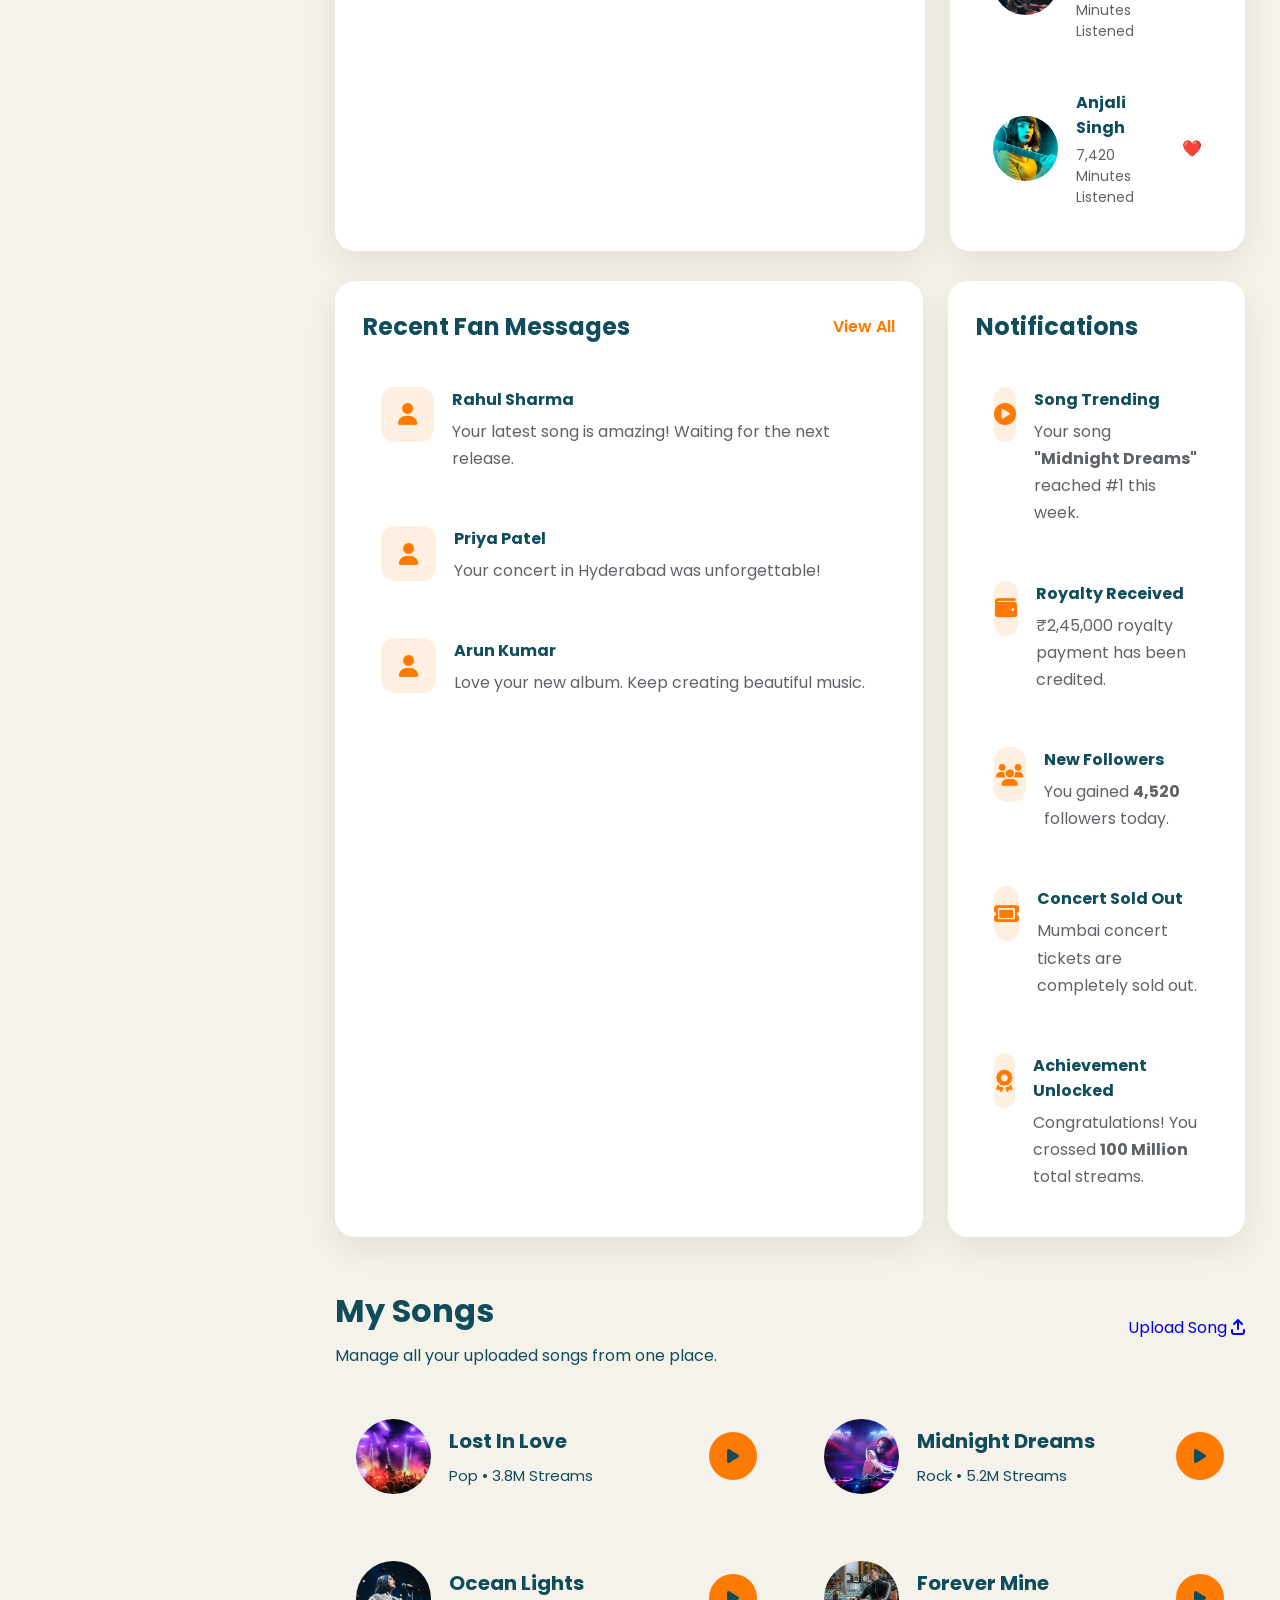
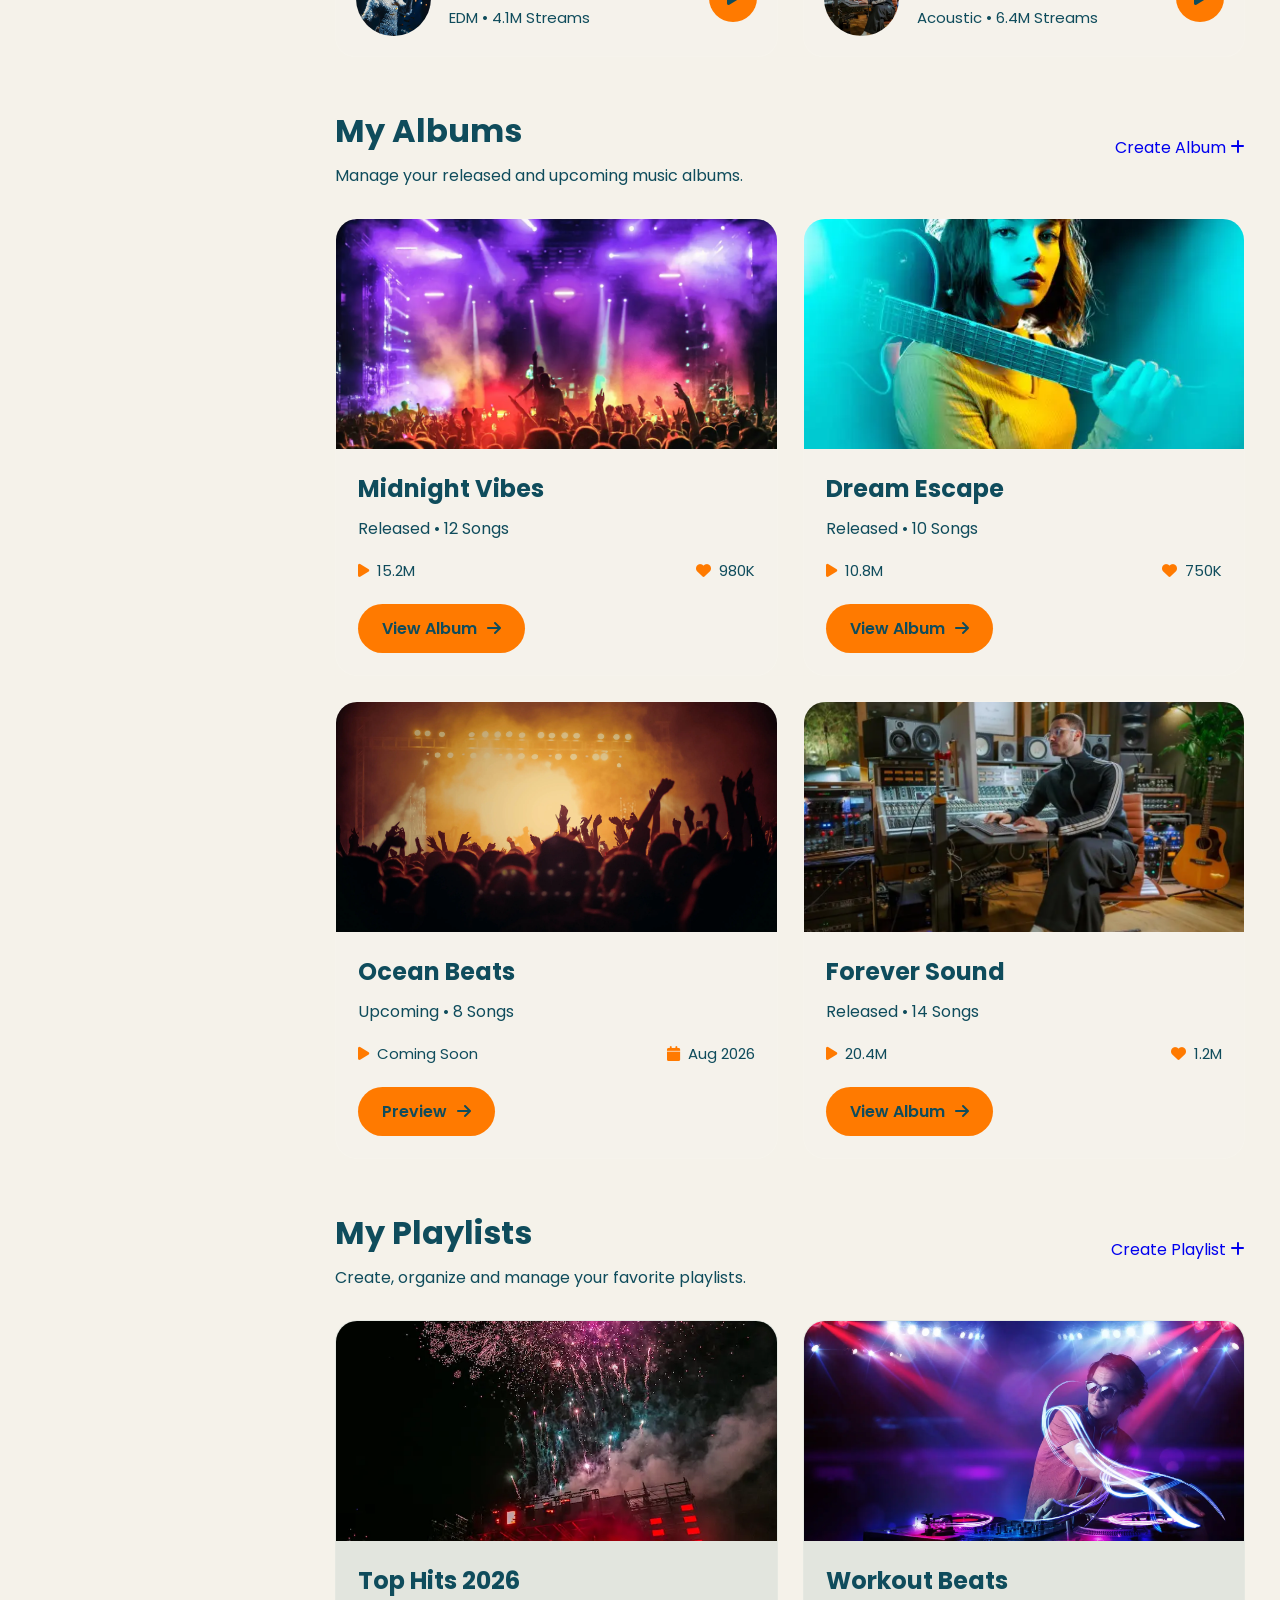
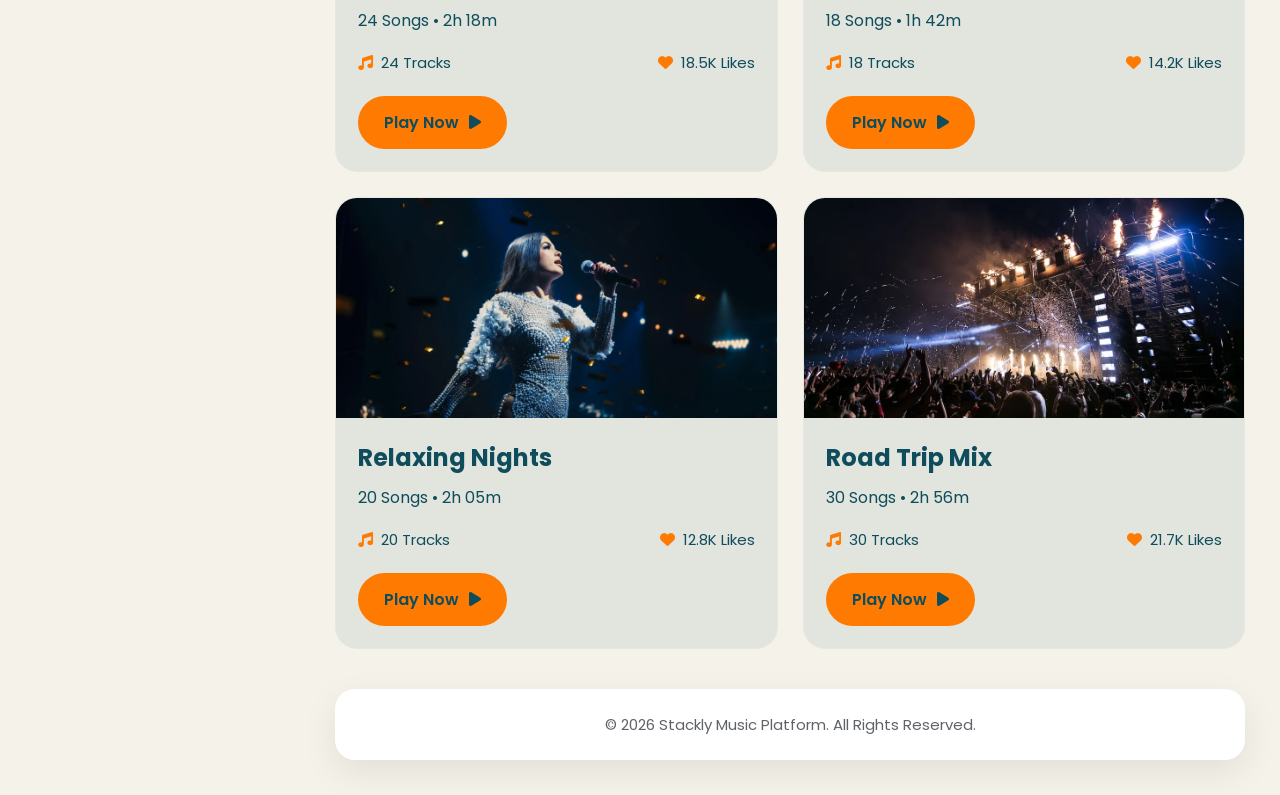
==== commit ea48866e: "Updated website" ====
--- a/artist-dashboard.html
+++ b/artist-dashboard.html
@@ -85,7 +85,7 @@
 
 <li>
 
-<a href="404.html">
+<a href="#songs">
 
 <i class="fa-solid fa-music"></i>
 
@@ -97,7 +97,7 @@
 
 <li>
 
-<a href="404.html">
+<a href="#albums">
 
 <i class="fa-solid fa-compact-disc"></i>
 
@@ -109,83 +109,11 @@
 
 <li>
 
-<a href="404.html">
+<a href="#playlists">
 
 <i class="fa-solid fa-headphones"></i>
 
 <span>Playlists</span>
-
-</a>
-
-</li>
-
-<li>
-
-<a href="404.html">
-
-<i class="fa-solid fa-video"></i>
-
-<span>Music Videos</span>
-
-</a>
-
-</li>
-
-<li>
-
-<a href="404.html">
-
-<i class="fa-solid fa-chart-line"></i>
-
-<span>Streaming Analytics</span>
-
-</a>
-
-</li>
-
-<li>
-
-<a href="404.html">
-
-<i class="fa-solid fa-wallet"></i>
-
-<span>Royalties</span>
-
-</a>
-
-</li>
-
-<li>
-
-<a href="404.html">
-
-<i class="fa-solid fa-users"></i>
-
-<span>Fans</span>
-
-</a>
-
-</li>
-
-<li>
-
-<a href="404.html">
-
-<i class="fa-solid fa-calendar-days"></i>
-
-<span>Concerts</span>
-
-</a>
-
-</li>
-
-<li>
-
-<a href="404.html">
-
-<i class="fa-solid fa-envelope"></i>
-
-<span>Messages</span>
 
 </a>
 
@@ -1083,6 +1011,409 @@
 
 </section>
 
+<section id="songs" class="dashboard-section">
+
+    <div class="section-header">
+
+        <div>
+
+            <h2>My Songs</h2>
+
+            <p>Manage all your uploaded songs from one place.</p>
+
+        </div>
+
+        <a href="404.html" class="hero-btn primary-btn">
+
+            Upload Song
+
+            <i class="fa-solid fa-arrow-up-from-bracket"></i>
+
+        </a>
+
+    </div>
+
+    <div class="songs-grid">
+
+        <div class="song-card">
+
+            <img src="images/music1.webp" alt="Song">
+
+            <div class="song-info">
+
+                <h4>Lost In Love</h4>
+
+                <p>Pop • 3.8M Streams</p>
+
+            </div>
+
+            <a href="404.html">
+
+                <i class="fa-solid fa-play"></i>
+
+            </a>
+
+        </div>
+
+        <div class="song-card">
+
+            <img src="images/music2.webp" alt="Song">
+
+            <div class="song-info">
+
+                <h4>Midnight Dreams</h4>
+
+                <p>Rock • 5.2M Streams</p>
+
+            </div>
+
+            <a href="404.html">
+
+                <i class="fa-solid fa-play"></i>
+
+            </a>
+
+        </div>
+
+        <div class="song-card">
+
+            <img src="images/music3.webp" alt="Song">
+
+            <div class="song-info">
+
+                <h4>Ocean Lights</h4>
+
+                <p>EDM • 4.1M Streams</p>
+
+            </div>
+
+            <a href="404.html">
+
+                <i class="fa-solid fa-play"></i>
+
+            </a>
+
+        </div>
+
+        <div class="song-card">
+
+            <img src="images/music4.webp" alt="Song">
+
+            <div class="song-info">
+
+                <h4>Forever Mine</h4>
+
+                <p>Acoustic • 6.4M Streams</p>
+
+            </div>
+
+            <a href="404.html">
+
+                <i class="fa-solid fa-play"></i>
+
+            </a>
+
+        </div>
+
+    </div>
+
+</section>
+<section id="albums" class="dashboard-section">
+
+    <div class="section-header">
+
+        <div>
+
+            <h2>My Albums</h2>
+
+            <p>Manage your released and upcoming music albums.</p>
+
+        </div>
+
+        <a href="404.html" class="hero-btn primary-btn">
+
+            Create Album
+
+            <i class="fa-solid fa-plus"></i>
+
+        </a>
+
+    </div>
+
+    <div class="albums-grid">
+
+        <div class="album-card">
+
+            <img src="images/music1.webp" alt="Album">
+
+            <div class="album-content">
+
+                <h3>Midnight Vibes</h3>
+
+                <p>Released • 12 Songs</p>
+
+                <div class="album-meta">
+
+                    <span><i class="fa-solid fa-play"></i> 15.2M</span>
+
+                    <span><i class="fa-solid fa-heart"></i> 980K</span>
+
+                </div>
+
+                <a href="404.html" class="album-btn">
+
+                    View Album
+
+                    <i class="fa-solid fa-arrow-right"></i>
+
+                </a>
+
+            </div>
+
+        </div>
+
+        <div class="album-card">
+
+            <img src="images/artist6 (1).webp" alt="Album">
+
+            <div class="album-content">
+
+                <h3>Dream Escape</h3>
+
+                <p>Released • 10 Songs</p>
+
+                <div class="album-meta">
+
+                    <span><i class="fa-solid fa-play"></i> 10.8M</span>
+
+                    <span><i class="fa-solid fa-heart"></i> 750K</span>
+
+                </div>
+
+                <a href="404.html" class="album-btn">
+
+                    View Album
+
+                    <i class="fa-solid fa-arrow-right"></i>
+
+                </a>
+
+            </div>
+
+        </div>
+
+        <div class="album-card">
+
+            <img src="images/music10.webp" alt="Album">
+
+            <div class="album-content">
+
+                <h3>Ocean Beats</h3>
+
+                <p>Upcoming • 8 Songs</p>
+
+                <div class="album-meta">
+
+                    <span><i class="fa-solid fa-play"></i> Coming Soon</span>
+
+                    <span><i class="fa-solid fa-calendar"></i> Aug 2026</span>
+
+                </div>
+
+                <a href="404.html" class="album-btn">
+
+                    Preview
+
+                    <i class="fa-solid fa-arrow-right"></i>
+
+                </a>
+
+            </div>
+
+        </div>
+
+        <div class="album-card">
+
+            <img src="images/music4.webp" alt="Album">
+
+            <div class="album-content">
+
+                <h3>Forever Sound</h3>
+
+                <p>Released • 14 Songs</p>
+
+                <div class="album-meta">
+
+                    <span><i class="fa-solid fa-play"></i> 20.4M</span>
+
+                    <span><i class="fa-solid fa-heart"></i> 1.2M</span>
+
+                </div>
+
+                <a href="404.html" class="album-btn">
+
+                    View Album
+
+                    <i class="fa-solid fa-arrow-right"></i>
+
+                </a>
+
+            </div>
+
+        </div>
+
+    </div>
+
+</section>
+
+<section id="playlists" class="dashboard-section">
+
+    <div class="section-header">
+
+        <div>
+
+            <h2>My Playlists</h2>
+
+            <p>Create, organize and manage your favorite playlists.</p>
+
+        </div>
+
+        <a href="404.html" class="hero-btn primary-btn">
+
+            Create Playlist
+
+            <i class="fa-solid fa-plus"></i>
+
+        </a>
+
+    </div>
+
+    <div class="playlist-grid">
+
+        <div class="playlist-card">
+
+            <img src="images/music8.webp" alt="Playlist">
+
+            <div class="playlist-content">
+
+                <h3>Top Hits 2026</h3>
+
+                <p>24 Songs • 2h 18m</p>
+
+                <div class="playlist-info">
+
+                    <span><i class="fa-solid fa-music"></i>24 Tracks</span>
+
+                    <span><i class="fa-solid fa-heart"></i>18.5K Likes</span>
+
+                </div>
+
+                <a href="404.html" class="playlist-btn">
+
+                    Play Now
+
+                    <i class="fa-solid fa-play"></i>
+
+                </a>
+
+            </div>
+
+        </div>
+
+        <div class="playlist-card">
+
+            <img src="images/music2.webp" alt="Playlist">
+
+            <div class="playlist-content">
+
+                <h3>Workout Beats</h3>
+
+                <p>18 Songs • 1h 42m</p>
+
+                <div class="playlist-info">
+
+                    <span><i class="fa-solid fa-music"></i>18 Tracks</span>
+
+                    <span><i class="fa-solid fa-heart"></i>14.2K Likes</span>
+
+                </div>
+
+                <a href="404.html" class="playlist-btn">
+
+                    Play Now
+
+                    <i class="fa-solid fa-play"></i>
+
+                </a>
+
+            </div>
+
+        </div>
+
+        <div class="playlist-card">
+
+            <img src="images/music3.webp" alt="Playlist">
+
+            <div class="playlist-content">
+
+                <h3>Relaxing Nights</h3>
+
+                <p>20 Songs • 2h 05m</p>
+
+                <div class="playlist-info">
+
+                    <span><i class="fa-solid fa-music"></i>20 Tracks</span>
+
+                    <span><i class="fa-solid fa-heart"></i>12.8K Likes</span>
+
+                </div>
+
+                <a href="404.html" class="playlist-btn">
+
+                    Play Now
+
+                    <i class="fa-solid fa-play"></i>
+
+                </a>
+
+            </div>
+
+        </div>
+
+        <div class="playlist-card">
+
+            <img src="images/music7.webp" alt="Playlist">
+
+            <div class="playlist-content">
+
+                <h3>Road Trip Mix</h3>
+
+                <p>30 Songs • 2h 56m</p>
+
+                <div class="playlist-info">
+
+                    <span><i class="fa-solid fa-music"></i>30 Tracks</span>
+
+                    <span><i class="fa-solid fa-heart"></i>21.7K Likes</span>
+
+                </div>
+
+                <a href="404.html" class="playlist-btn">
+
+                    Play Now
+
+                    <i class="fa-solid fa-play"></i>
+
+                </a>
+
+            </div>
+
+        </div>
+
+    </div>
+
+</section>
+
 <!--====================================
         FOOTER
 =====================================-->
--- a/css/dashboard.css
+++ b/css/dashboard.css
@@ -2281,3 +2281,1209 @@
 }
 
 }
+
+
+
+/*=====================================
+        MY SONGS SECTION
+=====================================*/
+
+.dashboard-section{
+
+    margin-top:50px;
+
+}
+
+.section-header{
+
+    display:flex;
+
+    justify-content:space-between;
+
+    align-items:center;
+
+    gap:20px;
+
+    margin-bottom:30px;
+
+}
+
+.section-header h2{
+
+    font-size:32px;
+
+    color:#0F4C5C;
+
+    margin-bottom:8px;
+
+}
+
+.section-header p{
+
+    color:#0F4C5C;
+
+}
+
+.songs-grid{
+
+    display:grid;
+
+    grid-template-columns:repeat(2,1fr);
+
+    gap:25px;
+
+}
+
+.song-card{
+
+    display:flex;
+
+    align-items:center;
+
+    gap:18px;
+
+    padding:20px;
+
+    border-radius:20px;
+
+    background:rgba(255,255,255,.05);
+
+    border:1px solid rgba(255,255,255,.08);
+
+    transition:.35s;
+
+}
+
+.song-card:hover{
+
+    transform:translateY(-8px);
+
+    border-color:#ff7a00;
+
+    box-shadow:0 18px 40px rgba(255,122,0,.25);
+
+}
+
+.song-card img{
+
+    width:75px;
+
+    height:75px;
+
+    min-width:75px;
+
+    border-radius:50%;
+
+    object-fit:cover;
+
+}
+
+.song-info{
+
+    flex:1;
+
+}
+
+.song-info h4{
+
+    color:#0F4C5C;
+
+    font-size:20px;
+
+    margin-bottom:8px;
+
+}
+
+.song-info p{
+
+    color:#0F4C5C;
+
+    font-size:15px;
+
+}
+
+.song-card a{
+
+    width:48px;
+
+    height:48px;
+
+    border-radius:50%;
+
+    display:flex;
+
+    align-items:center;
+
+    justify-content:center;
+
+    background:#ff7a00;
+
+    color:#0F4C5C;
+
+    transition:.35s;
+
+}
+
+.song-card a:hover{
+
+    transform:scale(1.1);
+
+}
+
+@media(max-width:768px){
+
+.section-header{
+
+    flex-direction:column;
+
+    align-items:flex-start;
+
+}
+
+.section-header .hero-btn{
+
+    width:100%;
+
+    justify-content:center;
+
+}
+
+.songs-grid{
+
+    grid-template-columns:1fr;
+
+}
+
+.song-card{
+
+    padding:18px;
+
+}
+
+.song-card img{
+
+    width:65px;
+
+    height:65px;
+
+    min-width:65px;
+
+}
+
+.song-info h4{
+
+    font-size:18px;
+
+}
+
+}
+
+/*=====================================
+        ALBUMS SECTION
+=====================================*/
+
+.albums-grid{
+
+    display:grid;
+
+    grid-template-columns:repeat(2,1fr);
+
+    gap:25px;
+
+}
+
+.album-card{
+
+    background:rgba(255,255,255,.05);
+
+    border:1px solid rgba(255,255,255,.08);
+
+    border-radius:22px;
+
+    overflow:hidden;
+
+    transition:.35s;
+
+}
+
+.album-card:hover{
+
+    transform:translateY(-8px);
+
+    border-color:#ff7a00;
+
+    box-shadow:0 20px 40px rgba(255,122,0,.25);
+
+}
+
+.album-card img{
+
+    width:100%;
+
+    height:230px;
+
+    object-fit:cover;
+
+}
+
+.album-content{
+
+    padding:22px;
+
+}
+
+.album-content h3{
+
+    color:#0F4C5C;
+
+    font-size:24px;
+
+    margin-bottom:10px;
+
+}
+
+.album-content p{
+
+    color:#0F4C5C;
+
+    margin-bottom:18px;
+
+}
+
+.album-meta{
+
+    display:flex;
+
+    justify-content:space-between;
+
+    align-items:center;
+
+    margin-bottom:22px;
+
+    color:#0F4C5C;
+
+    font-size:15px;
+
+}
+
+.album-meta span{
+
+    display:flex;
+
+    align-items:center;
+
+    gap:8px;
+
+}
+
+.album-meta i{
+
+    color:#ff7a00;
+
+}
+
+.album-btn{
+
+    display:inline-flex;
+
+    align-items:center;
+
+    gap:10px;
+
+    padding:12px 24px;
+
+    border-radius:50px;
+
+    background:#ff7a00;
+
+    color:#0F4C5C;
+
+    font-weight:600;
+
+    transition:.35s;
+
+}
+
+.album-btn:hover{
+
+    transform:translateX(6px);
+
+    background:#ff9326;
+
+}
+
+.album-btn i{
+
+    transition:.35s;
+
+}
+
+.album-btn:hover i{
+
+    transform:translateX(5px);
+
+}
+
+/*=====================================
+        MOBILE
+=====================================*/
+
+@media(max-width:768px){
+
+.albums-grid{
+
+    grid-template-columns:1fr;
+
+}
+
+.album-card img{
+
+    height:200px;
+
+}
+
+.album-content{
+
+    padding:18px;
+
+}
+
+.album-content h3{
+
+    font-size:22px;
+
+}
+
+.album-meta{
+
+    flex-direction:column;
+
+    align-items:flex-start;
+
+    gap:10px;
+
+}
+
+.album-btn{
+
+    width:100%;
+
+    justify-content:center;
+
+}
+
+}
+
+/*=====================================
+        PLAYLIST SECTION
+=====================================*/
+
+.playlist-grid{
+
+    display:grid;
+
+    grid-template-columns:repeat(2,1fr);
+
+    gap:25px;
+
+}
+
+.playlist-card{
+
+    background:rgba(15,76,92,.08);
+
+    border:1px solid rgba(255,255,255,.08);
+
+    border-radius:22px;
+
+    overflow:hidden;
+
+    transition:.35s;
+
+}
+
+.playlist-card:hover{
+
+    transform:translateY(-8px);
+
+    border-color:var(--accent);
+
+    box-shadow:0 20px 40px rgba(255,122,0,.25);
+
+}
+
+.playlist-card img{
+
+    width:100%;
+
+    height:220px;
+
+    object-fit:cover;
+
+}
+
+.playlist-content{
+
+    padding:22px;
+
+}
+
+.playlist-content h3{
+
+    color:#0F4C5C;
+
+    font-size:24px;
+
+    margin-bottom:10px;
+
+}
+
+.playlist-content p{
+
+    color:#0F4C5C;
+
+    margin-bottom:18px;
+
+}
+
+.playlist-info{
+
+    display:flex;
+
+    justify-content:space-between;
+
+    align-items:center;
+
+    margin-bottom:22px;
+
+    font-size:15px;
+
+}
+
+.playlist-info span{
+
+    display:flex;
+
+    align-items:center;
+
+    gap:8px;
+
+    color:#0F4C5C;
+
+}
+
+.playlist-info i{
+
+    color:var(--accent);
+
+}
+
+.playlist-btn{
+
+    display:inline-flex;
+
+    align-items:center;
+
+    justify-content:center;
+
+    gap:10px;
+
+    padding:14px 26px;
+
+    border-radius:50px;
+
+    background:var(--accent);
+
+    color:#0F4C5C;
+
+    font-weight:600;
+
+    transition:.35s;
+
+}
+
+.playlist-btn:hover{
+
+    background:#ff9326;
+
+    transform:translateY(-5px);
+
+    box-shadow:0 15px 35px rgba(255,122,0,.35);
+
+}
+
+.playlist-btn i{
+
+    transition:.35s;
+
+}
+
+.playlist-btn:hover i{
+
+    transform:translateX(5px);
+
+}
+
+/*=====================================
+        MOBILE
+=====================================*/
+
+@media(max-width:768px){
+
+.playlist-grid{
+
+    grid-template-columns:1fr;
+
+}
+
+.playlist-card img{
+
+    height:200px;
+
+}
+
+.playlist-content{
+
+    padding:18px;
+
+}
+
+.playlist-content h3{
+
+    font-size:22px;
+
+}
+
+.playlist-info{
+
+    flex-direction:column;
+
+    align-items:flex-start;
+
+    gap:10px;
+
+}
+
+.playlist-btn{
+
+    width:100%;
+
+}
+
+}
+
+
+/*=====================================
+        PROJECTS SECTION
+=====================================*/
+
+.projects-grid{
+
+    display:grid;
+
+    grid-template-columns:repeat(2,1fr);
+
+    gap:25px;
+
+}
+
+.project-card{
+
+    background:rgba(15,76,92,.08);
+
+    border:1px solid rgba(255,255,255,.08);
+
+    border-radius:22px;
+
+    overflow:hidden;
+
+    transition:.35s;
+
+}
+
+.project-card:hover{
+
+    transform:translateY(-8px);
+
+    border-color:var(--accent);
+
+    box-shadow:0 20px 40px rgba(255,122,0,.25);
+
+}
+
+.project-card img{
+
+    width:100%;
+
+    height:220px;
+
+    object-fit:cover;
+
+}
+
+.project-content{
+
+    padding:22px;
+
+}
+
+.project-content h3{
+
+    color:#0F4C5C;
+
+    font-size:24px;
+
+    margin-bottom:8px;
+
+}
+
+.project-content p{
+
+    color:#0F4C5C;
+
+    margin-bottom:20px;
+
+}
+
+.project-meta{
+
+    display:flex;
+
+    justify-content:space-between;
+
+    align-items:center;
+
+    margin-bottom:22px;
+
+    font-size:15px;
+
+}
+
+.project-meta i{
+
+    color:var(--accent);
+
+    margin-right:6px;
+
+}
+
+.project-meta span{
+
+    color:#0F4C5C;
+
+}
+
+.status{
+
+    padding:6px 14px;
+
+    border-radius:30px;
+
+    font-size:13px;
+
+    font-weight:600;
+
+}
+
+.status.completed{
+
+    background:rgba(57,217,138,.15);
+
+    color:#39d98a;
+
+}
+
+.status.progress{
+
+    background:rgba(255,122,0,.15);
+
+    color:var(--accent);
+
+}
+
+.status.pending{
+
+    background:rgba(255,214,79,.15);
+
+    color:#ffd64f;
+
+}
+
+.project-btn{
+
+    display:inline-flex;
+
+    align-items:center;
+
+    justify-content:center;
+
+    gap:10px;
+
+    padding:14px 26px;
+
+    border-radius:50px;
+
+    background:var(--accent);
+
+    color:#0F4C5C;
+
+    font-weight:600;
+
+    transition:.35s;
+
+}
+
+.project-btn:hover{
+
+    transform:translateY(-5px);
+
+    background:#ff9326;
+
+    box-shadow:0 15px 35px rgba(255,122,0,.35);
+
+}
+
+.project-btn i{
+
+    transition:.35s;
+
+}
+
+.project-btn:hover i{
+
+    transform:translateX(5px);
+
+}
+
+/*=====================================
+        MOBILE
+=====================================*/
+
+@media(max-width:768px){
+
+.projects-grid{
+
+    grid-template-columns:1fr;
+
+}
+
+.project-card img{
+
+    height:200px;
+
+}
+
+.project-content{
+
+    padding:18px;
+
+}
+
+.project-content h3{
+
+    font-size:22px;
+
+}
+
+.project-meta{
+
+    flex-direction:column;
+
+    align-items:flex-start;
+
+    gap:12px;
+
+}
+
+.project-btn{
+
+    width:100%;
+
+}
+
+}
+
+
+/*=====================================
+        STUDIO SESSIONS
+=====================================*/
+
+.sessions-list{
+
+    display:flex;
+
+    flex-direction:column;
+
+    gap:22px;
+
+}
+
+.session-item{
+
+    display:grid;
+
+    grid-template-columns:90px 1fr auto auto;
+
+    align-items:center;
+
+    gap:25px;
+
+    padding:24px;
+
+    border-radius:22px;
+
+    background:rgba(15,76,92,.08);
+
+    border:1px solid rgba(255,255,255,.08);
+
+    transition:.35s;
+
+}
+
+.session-item:hover{
+
+    transform:translateY(-6px);
+
+    border-color:var(--accent);
+
+    box-shadow:0 20px 40px rgba(255,122,0,.25);
+
+}
+
+.session-date{
+
+    width:80px;
+
+    height:80px;
+
+    border-radius:18px;
+
+    background:var(--primary);
+
+    display:flex;
+
+    flex-direction:column;
+
+    justify-content:center;
+
+    align-items:center;
+
+    border:2px solid var(--accent);
+
+}
+
+.session-date span{
+
+    color:#0F4C5C;
+
+    font-size:28px;
+
+    font-weight:700;
+
+    line-height:1;
+
+}
+
+.session-date small{
+
+    color:var(--accent);
+
+    font-size:13px;
+
+    font-weight:600;
+
+    letter-spacing:1px;
+
+}
+
+.session-details h3{
+
+    color:#0F4C5C;
+
+    font-size:24px;
+
+    margin-bottom:12px;
+
+}
+
+.session-details p{
+
+    color:#0F4C5C;
+
+    margin:8px 0;
+
+    display:flex;
+
+    align-items:center;
+
+    gap:10px;
+
+}
+
+.session-details i{
+
+    color:var(--accent);
+
+}
+
+.session-status{
+
+    padding:8px 18px;
+
+    border-radius:30px;
+
+    font-size:14px;
+
+    font-weight:600;
+
+    text-align:center;
+
+}
+
+.session-status.live{
+
+    background:rgba(57,217,138,.15);
+
+    color:#39d98a;
+
+}
+
+.session-status.upcoming{
+
+    background:rgba(255,122,0,.15);
+
+    color:var(--accent);
+
+}
+
+.session-status.completed{
+
+    background:rgba(0,170,255,.15);
+
+    color:#4db8ff;
+
+}
+
+.session-btn{
+
+    padding:12px 24px;
+
+    border-radius:50px;
+
+    background:var(--accent);
+
+    color:#0F4C5C;
+
+    font-weight:600;
+
+    transition:.35s;
+
+}
+
+.session-btn:hover{
+
+    background:#ff9326;
+
+    transform:translateY(-4px);
+
+}
+
+/*=====================================
+        MOBILE
+=====================================*/
+
+@media(max-width:768px){
+
+.session-item{
+
+    grid-template-columns:1fr;
+
+    text-align:center;
+
+    gap:18px;
+
+}
+
+.session-date{
+
+    margin:0 auto;
+
+}
+
+.session-details p{
+
+    justify-content:center;
+
+}
+
+.session-btn{
+
+    width:100%;
+
+    text-align:center;
+
+}
+
+}
+
+/*=====================================
+        AUDIO PRODUCTION
+=====================================*/
+
+.production-grid{
+
+    display:grid;
+
+    grid-template-columns:repeat(2,1fr);
+
+    gap:25px;
+
+}
+
+.production-card{
+
+    padding:30px;
+
+    border-radius:24px;
+
+    background:rgba(15,76,92,.08);
+
+    border:1px solid rgba(255,255,255,.08);
+
+    transition:.35s;
+
+}
+
+.production-card:hover{
+
+    transform:translateY(-8px);
+
+    border-color:var(--accent);
+
+    box-shadow:0 20px 40px rgba(255,122,0,.25);
+
+}
+
+.production-icon{
+
+    width:75px;
+
+    height:75px;
+
+    margin-bottom:22px;
+
+    border-radius:50%;
+
+    display:flex;
+
+    align-items:center;
+
+    justify-content:center;
+
+    background:var(--primary);
+
+    color:var(--accent);
+
+    font-size:30px;
+
+    border:2px solid var(--accent);
+
+}
+
+.production-card h3{
+
+    color:#0F4C5C;
+
+    font-size:22px;
+
+    margin-bottom:8px;
+
+}
+
+.production-card h4{
+
+    color:var(--accent);
+
+    font-size:38px;
+
+    margin-bottom:20px;
+
+}
+
+.progress-bar{
+
+    width:100%;
+
+    height:10px;
+
+    border-radius:30px;
+
+    background:rgba(255,255,255,.08);
+
+    overflow:hidden;
+
+    margin-bottom:20px;
+
+}
+
+.progress-bar span{
+
+    display:block;
+
+    height:100%;
+
+    border-radius:30px;
+
+    background:linear-gradient(90deg,var(--accent),#ffb347);
+
+}
+
+.production-card p{
+
+    color:#0F4C5C;
+
+    font-size:15px;
+
+}
+
+/*=====================================
+        MOBILE
+=====================================*/
+
+@media(max-width:768px){
+
+.production-grid{
+
+    grid-template-columns:1fr;
+
+}
+
+.production-card{
+
+    padding:22px;
+
+}
+
+.production-icon{
+
+    width:65px;
+
+    height:65px;
+
+    font-size:26px;
+
+}
+
+.production-card h3{
+
+    font-size:20px;
+
+}
+
+.production-card h4{
+
+    font-size:32px;
+
+}
+
+}
